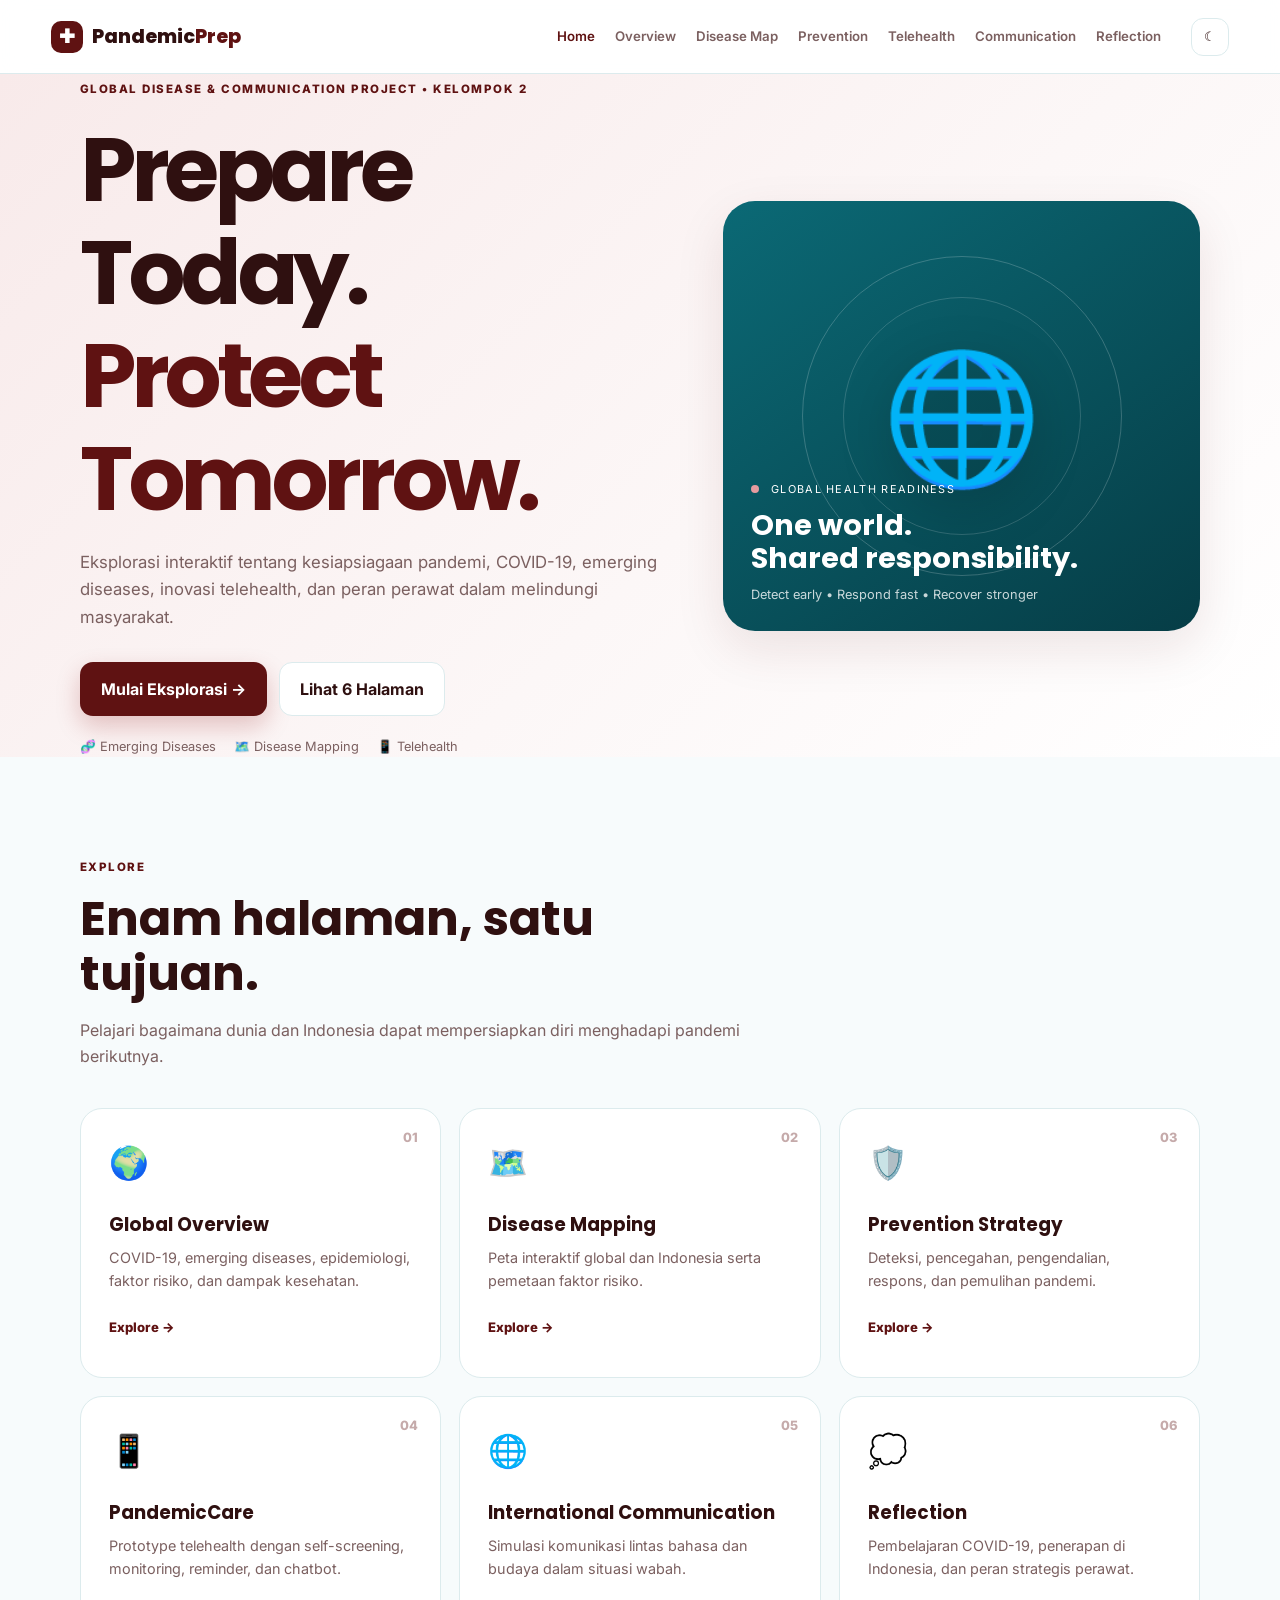
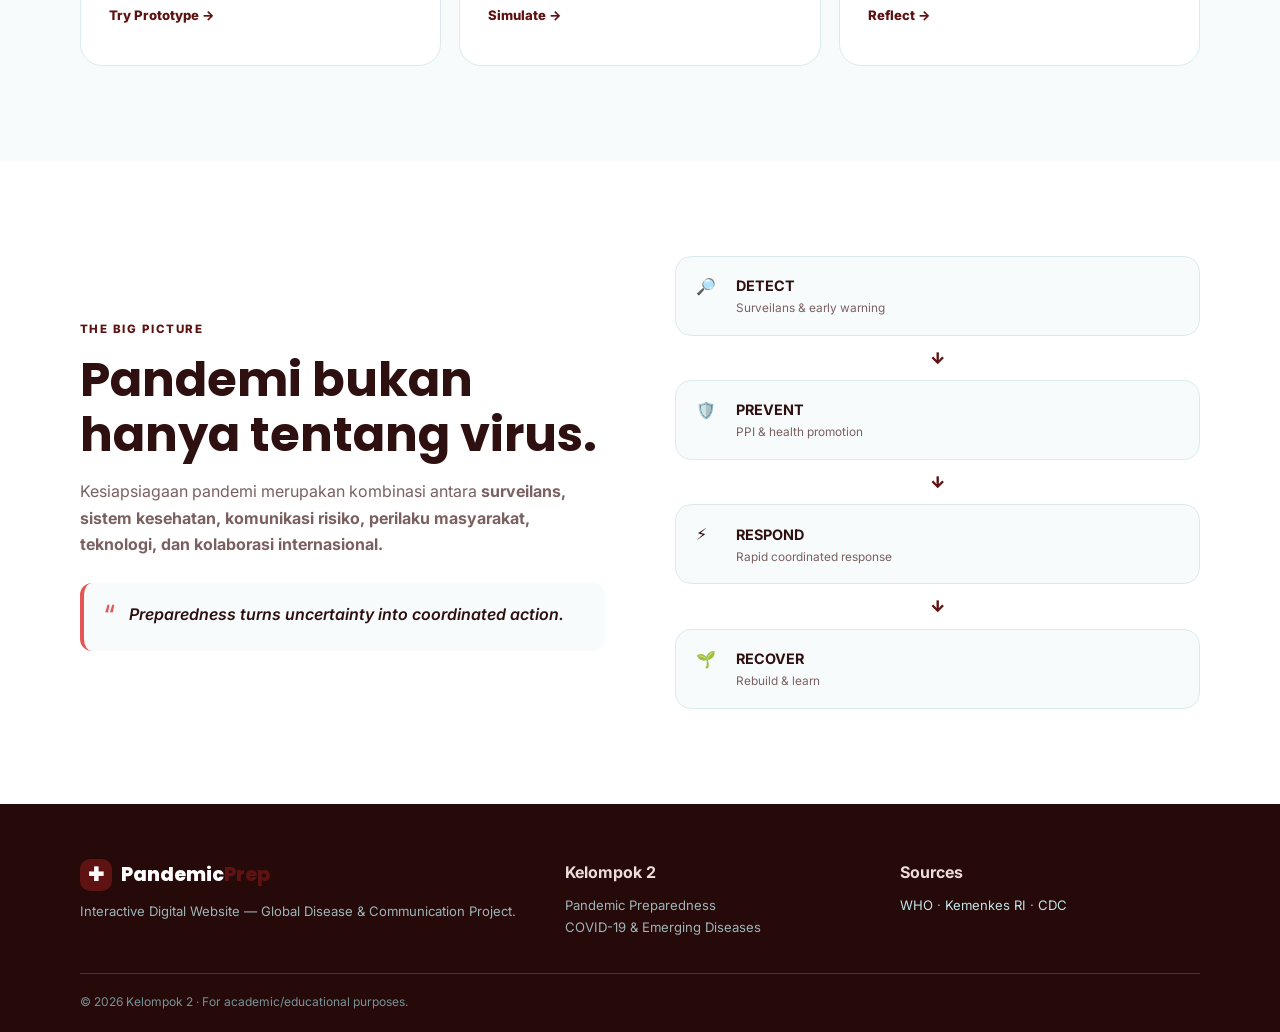
==== pandemic-preparedness/index.html @ 61d1d34c "first commit" ====
<!DOCTYPE html>
<html lang="id">
<head>
  <meta charset="UTF-8">
  <meta name="viewport" content="width=device-width, initial-scale=1.0">
  <meta name="description" content="Interactive Digital Website Kelompok 2 - Pandemic Preparedness: COVID-19 & Emerging Diseases">
  <title>Pandemic Preparedness | Kelompok 2</title>
  <link rel="preconnect" href="https://fonts.googleapis.com">
  <link rel="preconnect" href="https://fonts.gstatic.com" crossorigin>
  <link href="https://fonts.googleapis.com/css2?family=Inter:wght@400;500;600;700;800&family=Poppins:wght@600;700;800&display=swap" rel="stylesheet">
  <link rel="stylesheet" href="style.css">
</head>
<body>
  <div id="progress"></div>

  <header class="navbar">
    <a class="brand" href="index.html">
      <span class="brand-mark">✚</span>
      <span>Pandemic<span>Prep</span></span>
    </a>
    <button class="menu-toggle" aria-label="Buka menu">☰</button>
    <nav class="nav-links">
      <a href="index.html" class="active">Home</a>
      <a href="pages/overview.html">Overview</a>
      <a href="pages/mapping.html">Disease Map</a>
      <a href="pages/prevention.html">Prevention</a>
      <a href="pages/telehealth.html">Telehealth</a>
      <a href="pages/communication.html">Communication</a>
      <a href="pages/reflection.html">Reflection</a>
    </nav>
    <button class="theme-toggle" id="themeToggle" aria-label="Ganti tema">☾</button>
  </header>

  <main>
    <section class="hero">
      <div class="hero-bg"></div>
      <div class="container hero-grid">
        <div class="hero-copy reveal">
          <span class="eyebrow">GLOBAL DISEASE & COMMUNICATION PROJECT • KELOMPOK 2</span>
          <h1>Prepare Today.<br><span>Protect Tomorrow.</span></h1>
          <p class="hero-text">
            Eksplorasi interaktif tentang kesiapsiagaan pandemi, COVID-19,
            emerging diseases, inovasi telehealth, dan peran perawat dalam
            melindungi masyarakat.
          </p>
          <div class="hero-actions">
            <a class="btn btn-primary" href="pages/overview.html">Mulai Eksplorasi →</a>
            <a class="btn btn-ghost" href="#quick-nav">Lihat 6 Halaman</a>
          </div>
          <div class="hero-meta">
            <span>🧬 Emerging Diseases</span>
            <span>🗺️ Disease Mapping</span>
            <span>📱 Telehealth</span>
          </div>
        </div>

        <div class="hero-card reveal delay-1">
          <div class="pulse-ring"></div>
          <div class="globe">🌐</div>
          <div class="hero-card-content">
            <span class="status-dot"></span>
            <span>GLOBAL HEALTH READINESS</span>
            <h3>One world.<br>Shared responsibility.</h3>
            <p>Detect early • Respond fast • Recover stronger</p>
          </div>
        </div>
      </div>
    </section>

    <section class="section" id="quick-nav">
      <div class="container">
        <div class="section-heading reveal">
          <span class="eyebrow">EXPLORE</span>
          <h2>Enam halaman, satu tujuan.</h2>
          <p>Pelajari bagaimana dunia dan Indonesia dapat mempersiapkan diri menghadapi pandemi berikutnya.</p>
        </div>

        <div class="feature-grid">
          <a class="feature-card reveal" href="pages/overview.html">
            <span class="feature-number">01</span><span class="feature-icon">🌍</span>
            <h3>Global Overview</h3><p>COVID-19, emerging diseases, epidemiologi, faktor risiko, dan dampak kesehatan.</p><span class="card-link">Explore →</span>
          </a>
          <a class="feature-card reveal delay-1" href="pages/mapping.html">
            <span class="feature-number">02</span><span class="feature-icon">🗺️</span>
            <h3>Disease Mapping</h3><p>Peta interaktif global dan Indonesia serta pemetaan faktor risiko.</p><span class="card-link">Explore →</span>
          </a>
          <a class="feature-card reveal delay-2" href="pages/prevention.html">
            <span class="feature-number">03</span><span class="feature-icon">🛡️</span>
            <h3>Prevention Strategy</h3><p>Deteksi, pencegahan, pengendalian, respons, dan pemulihan pandemi.</p><span class="card-link">Explore →</span>
          </a>
          <a class="feature-card reveal" href="pages/telehealth.html">
            <span class="feature-number">04</span><span class="feature-icon">📱</span>
            <h3>PandemicCare</h3><p>Prototype telehealth dengan self-screening, monitoring, reminder, dan chatbot.</p><span class="card-link">Try Prototype →</span>
          </a>
          <a class="feature-card reveal delay-1" href="pages/communication.html">
            <span class="feature-number">05</span><span class="feature-icon">🌐</span>
            <h3>International Communication</h3><p>Simulasi komunikasi lintas bahasa dan budaya dalam situasi wabah.</p><span class="card-link">Simulate →</span>
          </a>
          <a class="feature-card reveal delay-2" href="pages/reflection.html">
            <span class="feature-number">06</span><span class="feature-icon">💭</span>
            <h3>Reflection</h3><p>Pembelajaran COVID-19, penerapan di Indonesia, dan peran strategis perawat.</p><span class="card-link">Reflect →</span>
          </a>
        </div>
      </div>
    </section>

    <section class="section section-soft">
      <div class="container split">
        <div class="reveal">
          <span class="eyebrow">THE BIG PICTURE</span>
          <h2>Pandemi bukan hanya tentang virus.</h2>
          <p>
            Kesiapsiagaan pandemi merupakan kombinasi antara <strong>surveilans,
            sistem kesehatan, komunikasi risiko, perilaku masyarakat, teknologi,
            dan kolaborasi internasional.</strong>
          </p>
          <div class="quote-box">
            <span>“</span>
            <p>Preparedness turns uncertainty into coordinated action.</p>
          </div>
        </div>
        <div class="readiness-diagram reveal delay-1">
          <div class="diagram-node">🔎<b>DETECT</b><small>Surveilans & early warning</small></div>
          <div class="diagram-arrow">↓</div>
          <div class="diagram-node">🛡️<b>PREVENT</b><small>PPI & health promotion</small></div>
          <div class="diagram-arrow">↓</div>
          <div class="diagram-node">⚡<b>RESPOND</b><small>Rapid coordinated response</small></div>
          <div class="diagram-arrow">↓</div>
          <div class="diagram-node">🌱<b>RECOVER</b><small>Rebuild & learn</small></div>
        </div>
      </div>
    </section>
  </main>

  <footer class="footer">
    <div class="container footer-grid">
      <div><a class="brand" href="index.html"><span class="brand-mark">✚</span><span>Pandemic<span>Prep</span></span></a><p>Interactive Digital Website — Global Disease & Communication Project.</p></div>
      <div><strong>Kelompok 2</strong><p>Pandemic Preparedness<br>COVID-19 & Emerging Diseases</p></div>
      <div><strong>Sources</strong><p><a href="https://www.who.int/" target="_blank" rel="noopener">WHO</a> · <a href="https://www.kemkes.go.id/" target="_blank" rel="noopener">Kemenkes RI</a> · <a href="https://www.cdc.gov/" target="_blank" rel="noopener">CDC</a></p></div>
    </div>
    <div class="container footer-bottom">© 2026 Kelompok 2 · For academic/educational purposes.</div>
  </footer>

  <script src="script.js"></script>
</body>
</html>
---- pandemic-preparedness/style.css ----
*{box-sizing:border-box;margin:0;padding:0}
:root{
--bg:#f7fbfc;
--surface:#fff;
--text:#2f1010;
--muted:#7b6060;
--primary:#5f1212;
--primary2:#6a0b0b;
--accent:#e45555;
--line:#dcebed;
--shadow:0 18px 50px rgba(88, 17, 17, 0.1);
--radius:22px
}
html{scroll-behavior:smooth}

body{font-family:Inter,system-ui,sans-serif;background:
    var(--bg);color:var(--text);line-height:1.65}

body.dark{--bg:#1b0909;--surface:#2b1010;--text:#e9f5f5;
    --muted:#c5a9a9;--line:#472525;
    --shadow:0 18px 50px rgba(0,0,0,.28)}

a{text-decoration:none;color:inherit}

#progress{height:4px;position:fixed;top:0;left:0;
    width:0;background:var(--accent);z-index:1000}

.container{width:min(1120px,92%);margin:auto}

.navbar{height:74px;background:rgba(255,255,255,.90);
    backdrop-filter:blur(14px);display:flex;align-items:center;
    padding:0 4%;gap:30px;position:sticky;top:0;z-index:999;
    border-bottom:1px solid var(--line)}

.dark .navbar{background:rgba(27, 9, 9, 0.9)}

.brand{font-family:Poppins,sans-serif;font-weight:800;
    font-size:1.2rem;display:flex;align-items:center;gap:9px;margin-right:auto}

.brand>span:last-child>span{color:var(--primary)}

.brand-mark{display:grid;place-items:center;width:32px;height:32px;
    border-radius:10px;background:var(--primary);color:white}

.nav-links{display:flex;align-items:center;gap:20px;font-size:.83rem;
    font-weight:600;color:var(--muted)}

.nav-links a{transition:.2s}
.nav-links a:hover,.nav-links a.active{color:var(--primary)}

.theme-toggle,.menu-toggle{border:1px solid var(--line);
    background:var(--surface);color:var(--text);border-radius:12px;
    width:38px;height:38px;cursor:pointer}

.menu-toggle{display:none;font-size:1.2rem}

.hero{min-height:650px;position:relative;overflow:hidden;
    background:linear-gradient(135deg,#f8eaea,#fcf7f7 58%,#fff)}

.dark .hero{background:linear-gradient(135deg,#350d0d,
    #1b0909)}
.hero-bg{position:absolute;width:600px;height:600px;
    border-radius:50%;right:-130px;top:-150px;background:radial-gradient
    (circle,rgba(8,127,140,.18),transparent 65%)}

.hero-grid{display:grid;grid-template-columns:1.1fr .9fr;
    gap:60px;align-items:center;min-height:650px}

.eyebrow{font-size:.72rem;letter-spacing:.13em;
    color:var(--primary);font-weight:800}

h1,h2,h3{font-family:Poppins,sans-serif;line-height:1.15}
h1{font-size:clamp(3rem,7vw,5.7rem);letter-spacing:-.06em;margin:18px 0}
h1 span{color:var(--primary)}
h2{font-size:clamp(2rem,4vw,3rem);margin:12px 0 16px}
h3{font-size:1.15rem}

.hero-text{font-size:1.05rem;color:var(--muted);max-width:650px}

.hero-actions{display:flex;gap:12px;margin:30px 0 20px;flex-wrap:wrap}

.btn{padding:13px 20px;border-radius:13px;font-weight:700;
    display:inline-block;transition:.2s;border:1px solid transparent}

.btn-primary{background:var(--primary);color:white;
    box-shadow:0 10px 25px rgba(140, 8, 8, 0.22)}

.btn-primary:hover{transform:translateY(-2px);background:var(--primary2)}
.btn-ghost{border-color:var(--line);background:var(--surface)}

.hero-meta{display:flex;gap:18px;flex-wrap:wrap;color:var(--muted);font-size:.8rem}
.hero-card{position:relative;min-height:430px;border-radius:32px;
    background:linear-gradient(145deg,#0b6975,#063d46);color:white;
    box-shadow:var(--shadow);display:flex;align-items:center;
    justify-content:center;overflow:hidden}

.pulse-ring{position:absolute;width:320px;height:320px;
    border:1px solid rgba(255,255,255,.20);border-radius:50%;
    animation:pulse 3s infinite}

.pulse-ring:after{content:"";position:absolute;inset:40px;
    border:1px solid rgba(255,255,255,.16);border-radius:50%}

@keyframes pulse{50%{transform:scale(1.08);opacity:.6}}

.globe{font-size:8rem;filter:drop-shadow(0 15px 25px rgba(0,0,0,.2));z-index:1}

.hero-card-content{position:absolute;left:28px;bottom:25px;z-index:2}
.hero-card-content span:not(.status-dot){font-size:.68rem;letter-spacing:.12em}
.status-dot{display:inline-block;width:8px;height:8px;border-radius:50%;
    background:#e69b9f;margin-right:8px}
.hero-card h3{font-size:1.8rem;margin:9px 0}
.hero-card p{font-size:.8rem;opacity:.78}

.section{padding:95px 0}.section-soft{background:var(--surface)}
.section-heading{max-width:700px;margin-bottom:38px}.section-heading p{color:var(--muted)}
.feature-grid{display:grid;grid-template-columns:repeat(3,1fr);gap:18px}

.feature-card{position:relative;background:var(--surface);
    border:1px solid var(--line);padding:28px;border-radius:var(--radius);
    min-height:270px;transition:.25s;overflow:hidden}

.feature-card:hover{transform:translateY(-6px);box-shadow:var(--shadow);
    border-color:rgba(140, 8, 8, 0.35)}
.feature-number{position:absolute;right:22px;top:18px;color:#c5aaaa;
    font-weight:800;font-size:.8rem}.feature-icon{display:block;font-size:2rem;margin-bottom:25px}
.feature-card p{font-size:.9rem;color:var(--muted);margin:10px 0 20px}
.card-link{color:var(--primary);font-size:.82rem;font-weight:800}

.split{display:grid;grid-template-columns:1fr 1fr;gap:70px;align-items:center}
.split>div>p{color:var(--muted)}

.quote-box{display:flex;gap:14px;margin-top:25px;padding:18px 20px;
    background:var(--bg);border-left:4px solid var(--accent);border-radius:12px}
    .quote-box span{font-size:2rem;color:var(--accent);line-height:1}
    .quote-box p{font-weight:600;font-style:italic}

.readiness-diagram{display:grid;gap:9px}
.diagram-node{padding:16px 20px;background:var(--bg);border:1px solid var(--line);
    border-radius:16px;display:grid;grid-template-columns:40px 1fr;align-items:center}
    .diagram-node b{font-size:.9rem}
    .diagram-node small{grid-column:2;color:var(--muted);font-size:.74rem}
    .diagram-arrow{text-align:center;color:var(--primary);font-weight:900}

.footer{background:#260909;color:#ecdcdc;padding:55px 0 20px}
    .footer .brand{color:white}.footer-grid{display:grid;grid-template-columns:1.5fr 1fr 1fr;gap:35px}
    .footer p{color:#9db5b8;font-size:.82rem;margin-top:10px}.footer a{color:#bfe4e7}
    .footer-bottom{border-top:1px solid #244349;margin-top:35px;padding-top:18px;color:#789397;
      font-size:.75rem}

.page-hero{padding:85px 0 60px;background:linear-gradient(135deg,#f8eaea,#fff)}
.dark .page-hero{background:linear-gradient(135deg,#350d0d,#10272b)}
.page-hero p{max-width:760px;color:var(--muted);font-size:1rem}

.content-section{padding:65px 0}
.content-section h2{margin-top:0}

.card-grid{display:grid;grid-template-columns:repeat(3,1fr);gap:18px;margin-top:30px}

.info-card{background:var(--surface);border:1px solid var(--line);border-radius:18px;padding:23px}
.info-card .icon{font-size:1.8rem}.info-card p,.info-card li{color:var(--muted);font-size:.87rem}
.info-card ul{padding-left:18px;margin-top:10px}

.timeline{position:relative;margin:35px 0}
.timeline:before{content:"";position:absolute;left:72px;top:0;bottom:0;
    width:2px;background:var(--line)}
    .timeline-item{display:grid;grid-template-columns:120px 1fr;
        gap:25px;margin-bottom:28px;position:relative}
    .timeline-year{font-weight:800;color:var(--primary);text-align:right}
    .timeline-dot{position:absolute;left:67px;top:5px;width:12px;height:12px;
        border-radius:50%;background:var(--primary);border:3px solid var(--bg)}
    .timeline-content{background:var(--surface);border:1px solid var(--line);
        border-radius:16px;padding:20px}
    .timeline-content p{color:var(--muted);font-size:.86rem}

.callout{margin:30px 0;padding:22px;border-radius:18px;background:rgba(140, 8, 8, 0.08);
    border:1px solid rgba(140, 8, 8, 0.2)}
.tabs{display:flex;gap:8px;flex-wrap:wrap;margin:25px 0}
    .tab-btn{border:1px solid var(--line);background:var(--surface);
        color:var(--text);padding:10px 14px;border-radius:11px;cursor:
        pointer;font-weight:700}.tab-btn.active{background:var(--primary);
            color:white;border-color:var(--primary)}.tab-panel{display:none}
    .tab-panel.active{display:block}
.map-wrap{display:grid;grid-template-columns:1.5fr .8fr;gap:20px}
    .map-box{height:540px;border-radius:22px;overflow:hidden;border:1px solid var(--line);
    background:#dceff1}.map-info{background:var(--surface);border:1px solid var(--line);
    border-radius:22px;padding:25px}.map-info h3{margin-bottom:8px}
    .map-info p{font-size:.85rem;color:var(--muted)}
.leaflet-container{font-family:Inter,sans-serif}

.region-buttons{display:grid;grid-template-columns:repeat(2,1fr);gap:9px;margin-top:15px}
    .region-btn{border:1px solid var(--line);background:var(--bg);padding:10px;border-radius:10px;
        cursor:pointer;text-align:left;font-size:.78rem;color:var(--text)}
    .region-btn:hover{border-color:var(--primary)}
.risk-meter{height:12px;border-radius:20px;background:var(--line);overflow:hidden;margin:10px 0}
    .risk-fill{height:100%;width:0;background:var(--accent);transition:.5s}
.process{display:grid;grid-template-columns:repeat(5,1fr);gap:10px;margin:35px 0}
    .process-step{position:relative;background:var(--surface);border:1px solid var(--line);
        padding:25px 14px;border-radius:17px;text-align:center}
    .process-step:not(:last-child):after{content:"→";position:absolute;right:-16px;
        top:42%;color:var(--primary);z-index:2;font-weight:900}.process-step .step-icon{font-size:2rem}
        .process-step h3{font-size:.9rem;margin:8px 0}.process-step p{font-size:.72rem;color:var(--muted)}

.checklist{display:grid;gap:10px;margin:20px 0}
    .check-item{display:flex;gap:12px;align-items:flex-start;background:var(--surface);
        border:1px solid var(--line);padding:13px 15px;border-radius:13px;font-size:.87rem}
    .check-item input{accent-color:var(--primary);margin-top:5px}
.app-shell{width:min(950px,100%);margin:30px auto;background:#eaf4f5;border-radius:30px;
    padding:20px;box-shadow:var(--shadow)}.app-window{background:var(--surface);border-radius:23px;
        overflow:hidden;border:1px solid var(--line)}.app-top{padding:20px 24px;
            background:var(--primary);color:white;display:flex;justify-content:space-between;
            align-items:center}.app-logo{font-family:Poppins;font-weight:800}
        .app-body{padding:25px}.screen-grid{display:grid;grid-template-columns:1.15fr .85fr;gap:20px}
        .screen-card{background:var(--bg);border:1px solid var(--line);padding:20px;border-radius:18px}
        .question{margin:18px 0}.question p{font-weight:700;font-size:.9rem;margin-bottom:8px}
        .option-row{display:flex;gap:8px;flex-wrap:wrap}
        .option{border:1px solid var(--line);background:var(--surface);padding:9px 12px;
            border-radius:10px;cursor:pointer;font-size:.8rem}.option input{margin-right:6px}
        .result{padding:20px;border-radius:16px;margin-top:18px;display:none}
        .result.show{display:block}.result.low{background:#e9f8ef;border:1px solid #bce4c9}
        .result.medium{background:#fff7df;border:1px solid #ead58c}
        .result.high{background:#ffeaea;border:1px solid #e8b3b3}
        .dark .result.low{background:#173526}.dark .result.medium{background:#3b341c}
        .dark .result.high{background:#3b1d1d}
        .dashboard{display:grid;grid-template-columns:repeat(3,1fr);gap:12px;margin-top:15px}
        .metric{padding:16px;background:var(--surface);border:1px solid var(--line);border-radius:14px}
        .metric b{font-size:1.25rem;display:block}.metric small{color:var(--muted)}

.chat{height:330px;display:flex;flex-direction:column}
    .chat-messages{flex:1;overflow:auto;display:flex;flex-direction:column;gap:9px;padding:10px}
    .bubble{max-width:82%;padding:10px 13px;border-radius:14px;font-size:.8rem}
    .bot{background:var(--surface);border:1px solid var(--line);align-self:flex-start}
    .user{background:var(--primary);color:white;align-self:flex-end}
    .chat-input{display:flex;gap:7px;border-top:1px solid var(--line);padding:10px}
    .chat-input input{flex:1;border:1px solid var(--line);background:var(--surface);
        color:var(--text);padding:10px;border-radius:10px}

.simulator{display:grid;grid-template-columns:1fr 1fr;gap:20px}
    .chat-sim{background:var(--surface);border:1px solid var(--line);border-radius:20px;padding:20px}
    .sim-line{display:flex;gap:10px;margin:12px 0}
    .sim-avatar{width:35px;height:35px;display:grid;place-items:center;border-radius:50%;
        background:var(--bg);flex:none}
    .sim-bubble{padding:10px 13px;border-radius:13px;background:var(--bg);font-size:.82rem}
    .sim-bubble.nurse{background:rgba(140, 8, 8, 0.1)}

.translator-box{background:var(--surface);border:1px solid var(--line);border-radius:20px;padding:22px}
    .translator-row{display:grid;grid-template-columns:1fr auto 1fr;gap:10px;align-items:center}
    .translator-row textarea,.translator-row select{width:100%;padding:11px;
        border:1px solid var(--line);background:var(--bg);color:var(--text);
        border-radius:10px;font-family:inherit}
    .translator-output{min-height:95px;margin-top:15px;padding:14px;background:var(--bg);
        border-radius:12px;font-size:.88rem}

.reflection-grid{display:grid;grid-template-columns:repeat(2,1fr);gap:18px}
    .reflection-card{background:var(--surface);border:1px solid var(--line);border-radius:20px;
        padding:25px;cursor:pointer;transition:.2s}
    .reflection-card:hover{transform:translateY(-3px);box-shadow:var(--shadow)}
    .reflection-answer{display:none;color:var(--muted);font-size:.86rem;margin-top:14px;
        padding-top:14px;border-top:1px solid var(--line)}
        .reflection-card.open .reflection-answer{display:block}

.nurse-role{display:grid;grid-template-columns:repeat(3,1fr);gap:14px;margin-top:25px}
    .role{padding:20px;border-radius:16px;background:var(--bg);border:1px solid var(--line)}
    .role h3{font-size:.9rem;margin:8px 0}.role p{font-size:.78rem;color:var(--muted)}
.references{display:grid;gap:10px;margin-top:25px}
.reference{padding:15px 18px;background:var(--surface);border:1px solid var(--line);
    border-radius:12px;font-size:.82rem;color:var(--muted)}
    .reference a{color:var(--primary);font-weight:700}
.reveal{opacity:0;transform:translateY(18px);transition:.7s ease}
.reveal.visible{opacity:1;transform:none}.delay-1{transition-delay:.08s}
.delay-2{transition-delay:.16s}
@media(max-width:950px){.nav-links{display:none}.menu-toggle{display:block}
    .navbar.menu-open .nav-links{display:flex;position:absolute;top:74px;left:0;right:0;
        background:var(--surface);padding:18px 5%;flex-direction:column;align-items:flex-start;
        border-bottom:1px solid var(--line)}
    .hero-grid,.split,.map-wrap,.screen-grid,.simulator{grid-template-columns:1fr}
    .feature-grid,.card-grid{grid-template-columns:repeat(2,1fr)}
    .process{grid-template-columns:1fr}
    .process-step:not(:last-child):after{content:"↓";right:auto;top:auto;bottom:-17px;left:50%}
    .footer-grid{grid-template-columns:1fr 1fr}.hero{min-height:auto}.hero-grid{padding:70px 0}
    .hero-card{min-height:350px}}
@media(max-width:620px){.feature-grid,.card-grid,.reflection-grid,.nurse-role{grid-template-columns:1fr}
    .footer-grid{grid-template-columns:1fr}.navbar{gap:10px}.brand{font-size:1rem}
    .hero h1{font-size:3.2rem}.section,.content-section{padding:65px 0}.timeline:before{display:none}
    .timeline-item{grid-template-columns:1fr;gap:5px}.timeline-year{text-align:left}
    .timeline-dot{display:none}.map-box{height:420px}.dashboard{grid-template-columns:1fr}
    .translator-row{grid-template-columns:1fr}.translator-row>span{text-align:center}}

/* ===== Kelompok 2 content enhancements ===== */
.page-hero{padding:105px 0 80px;background:linear-gradient(135deg,#f8eaea,#fff 65%);border-bottom:1px solid var(--line)}
.dark .page-hero{background:linear-gradient(135deg,#350d0d,#1b0909)}
.page-hero h1{max-width:950px;font-size:clamp(2.6rem,6vw,5rem)}
.page-hero p{max-width:850px;color:var(--muted);font-size:1.03rem}
.content-section{padding:70px 0}
.content-section h2{margin-top:58px}
.content-section p{margin:10px 0 16px}
.content-section ul{padding-left:20px;color:var(--muted)}
.content-section li{margin:6px 0}
.stat-grid{display:grid;grid-template-columns:repeat(4,1fr);gap:16px;margin:28px 0}
.stat-card{background:var(--surface);border:1px solid var(--line);border-radius:20px;padding:24px;box-shadow:var(--shadow)}
.stat-card b{display:block;font-family:Poppins,sans-serif;font-size:2rem;color:var(--primary)}
.stat-card span{display:block;color:var(--muted);font-size:.82rem;margin-top:6px}
.three-col{display:grid;grid-template-columns:repeat(3,1fr);gap:18px;margin:22px 0}
.risk-list{display:grid;gap:12px;margin:20px 0}
.risk-list>div{display:grid;grid-template-columns:260px 1fr;gap:15px;padding:18px;border:1px solid var(--line);border-radius:16px;background:var(--surface)}
.risk-list span{color:var(--muted)}
.source-note{margin-top:26px;padding:17px 20px;border-left:4px solid var(--accent);background:rgba(228,85,85,.07);border-radius:12px;color:var(--muted)}
.table-wrap{overflow:auto;margin:22px 0;border:1px solid var(--line);border-radius:18px}
.data-table{width:100%;border-collapse:collapse;min-width:700px;background:var(--surface)}
.data-table th,.data-table td{padding:14px 16px;border-bottom:1px solid var(--line);text-align:left;vertical-align:top}
.data-table th{font-family:Poppins,sans-serif;color:var(--primary)}
.accordion{display:grid;gap:10px;margin:22px 0}
.accordion-item{border:1px solid var(--line);border-radius:16px;overflow:hidden;background:var(--surface)}
.accordion-btn{width:100%;border:0;background:transparent;color:var(--text);padding:18px 20px;text-align:left;font-weight:800;display:flex;justify-content:space-between;cursor:pointer}
.accordion-panel{max-height:0;overflow:hidden;padding:0 20px;color:var(--muted);transition:max-height .3s ease}
.accordion-item.open .accordion-panel{padding-bottom:18px}
.qr-layout{display:flex;align-items:center;gap:30px;padding:25px;border:1px solid var(--line);border-radius:22px;background:var(--surface);margin-top:20px}
.qr-code{width:170px;height:170px;object-fit:contain;border-radius:12px}
.leaflet{margin-top:20px;padding:30px;border-radius:24px;background:var(--surface);border:1px solid var(--line);box-shadow:var(--shadow)}
.leaflet h3{margin-top:14px}
.leaflet-grid{display:grid;grid-template-columns:repeat(2,1fr);gap:10px;margin-top:18px}
.leaflet-grid span{padding:12px 14px;border-radius:12px;background:var(--bg);font-size:.9rem}
.translator-box{padding:22px;border:1px solid var(--line);border-radius:20px;background:var(--surface);margin-top:18px}
.translator-box textarea{width:100%;min-height:100px;border:1px solid var(--line);border-radius:14px;padding:14px;background:var(--bg);color:var(--text);font:inherit}
.translator-controls{display:flex;gap:10px;margin-top:12px}
.translator-controls select{padding:12px;border:1px solid var(--line);border-radius:12px;background:var(--surface);color:var(--text)}
.translation-output{margin-top:14px;padding:15px;border-radius:14px;background:var(--bg);min-height:52px;color:var(--text)}
.muted{color:var(--muted)}
@media(max-width:800px){
 .stat-grid,.three-col{grid-template-columns:1fr 1fr}
 .risk-list>div{grid-template-columns:1fr}
 .qr-layout{flex-direction:column;align-items:flex-start}
 .leaflet-grid{grid-template-columns:1fr}
}
@media(max-width:520px){
 .stat-grid,.three-col{grid-template-columns:1fr}
 .content-section{padding:50px 0}
 .page-hero{padding:75px 0 55px}
}

/* =====================================================
   DISEASE MAPPING
===================================================== */

/* ---------- PAGE HERO ---------- */

.page-hero {
    padding: 150px 20px 80px;
    background:
        radial-gradient(circle at 10% 20%, rgba(214, 40, 57, 0.10), transparent 30%),
        radial-gradient(circle at 90% 80%, rgba(214, 40, 57, 0.08), transparent 30%),
        var(--cream);
}

.page-hero-content {
    max-width: 850px;
    margin: auto;
    text-align: center;
}

.page-hero h1 {
    font-family: "Baloo 2", sans-serif;
    font-size: clamp(2.5rem, 6vw, 4.5rem);
    line-height: 1.05;
    margin: 18px 0;
}

.page-hero h1 span,
.content-text h2 span,
.section-heading h2 span,
.final-message h2 span {
    color: var(--red);
}

.page-hero p {
    max-width: 720px;
    margin: auto;
    line-height: 1.8;
    color: var(--text-light);
}
/* ---------- SECTION LABEL ---------- */

.section-label {
    display: inline-flex;
    align-items: center;
    gap: 8px;
    font-size: 0.85rem;
    font-weight: 700;
    color: var(--red);
    text-transform: uppercase;
    letter-spacing: 0.8px;
}
* ---------- REGION CARDS ---------- */

.region-grid {
    display: grid;
    grid-template-columns: repeat(4, 1fr);
    gap: 22px;
}

.region-card {
    background: white;
    border: 1px solid var(--border);
    border-radius: 24px;
    padding: 30px 20px;
    text-align: center;
    box-shadow: var(--shadow);
    transition: 0.3s ease;
}

.region-card:hover {
    transform: translateY(-7px);
}

.region-icon {
    font-size: 2.5rem;
    margin-bottom: 15px;
}

.region-card h3 {
    font-family: "Baloo 2", sans-serif;
    font-size: 1.4rem;
    margin-bottom: 5px;
}

.region-card strong {
    display: block;
    font-family: "Baloo 2", sans-serif;
    color: var(--red);
    font-size: 1.8rem;
}

.region-card p {
    color: var(--text-light);
    font-size: 0.9rem;

}

/* ===== DARK MODE FIX ===== */

body.dark-mode .region-card,
body.dark-mode .info-card,
body.dark-mode .province-card{
    background: #241719 !important;
    border-color: #422528 !important;
}

body.dark-mode .region-card h3,
body.dark-mode .info-card h3,
body.dark-mode .province-card h3{
    color: #ffffff !important;
}

body.dark-mode .region-card p,
body.dark-mode .info-card p,
body.dark-mode .province-card p{
    color: #d6c8c9 !important;
}

/* =====================================================
   DARK MODE - DISEASE MAPPING
===================================================== */

body.dark-mode .page-hero {
    background: #1b1112;
}

body.dark-mode .soft-bg {
    background: #171011;
}

body.dark-mode .info-card,
body.dark-mode .region-card,
body.dark-mode .province-card{
    background: #241719;
    border-color: #422528;
}

body.dark-mode .map-visual {
    background: #241719;
    border-color: #422528;
}

body.dark-mode .map-title,
body.dark-mode .region-card h3,
body.dark-mode .info-card h3,
body.dark-mode .risk-card h3 {
    color: #520c0c;
}

body.dark-mode .content-text p,
body.dark-mode .section-heading p,
body.dark-mode .info-card p,
body.dark-mode .region-card p {
    color: #bd323b;
}

body.dark-mode .area-tags span {
    background: #241719;
    border-color: #422528;
}

body.dark-mode .note-box {
    background: rgba(214, 40, 57, 0.13);
}
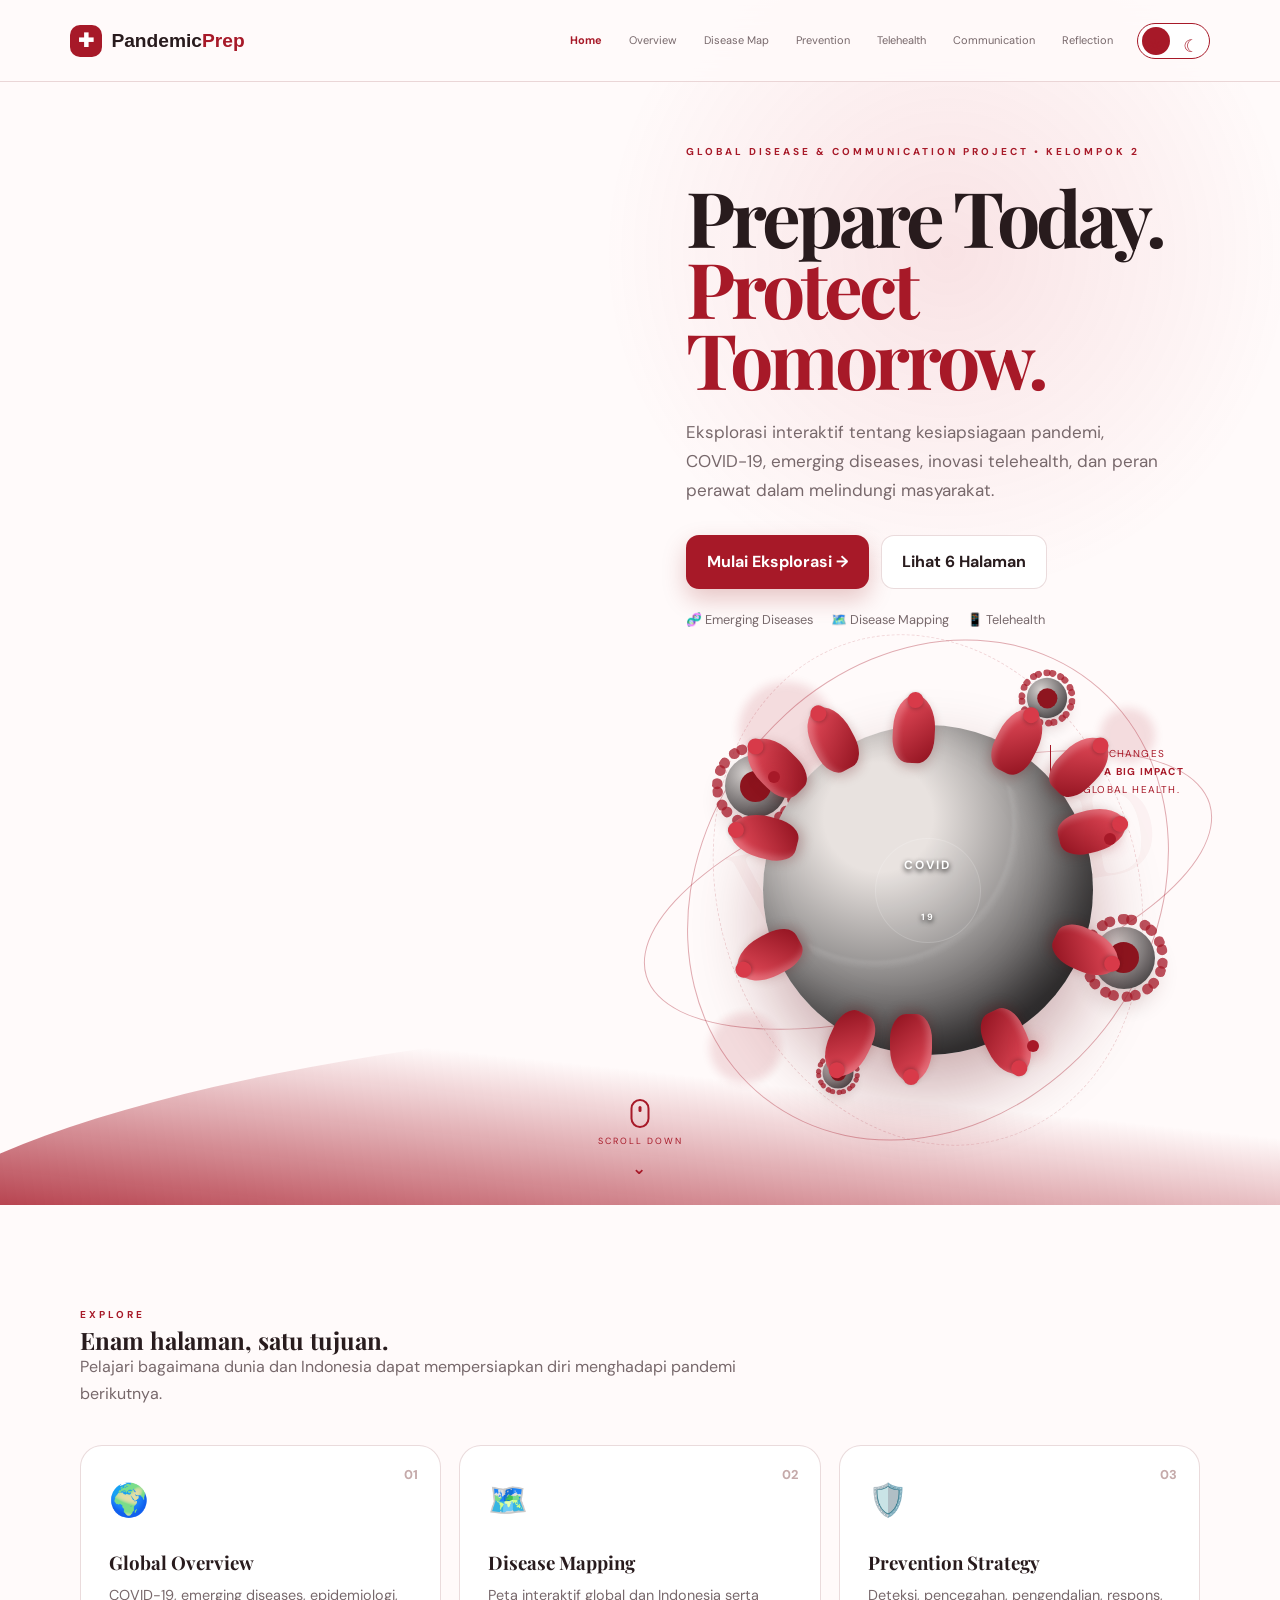
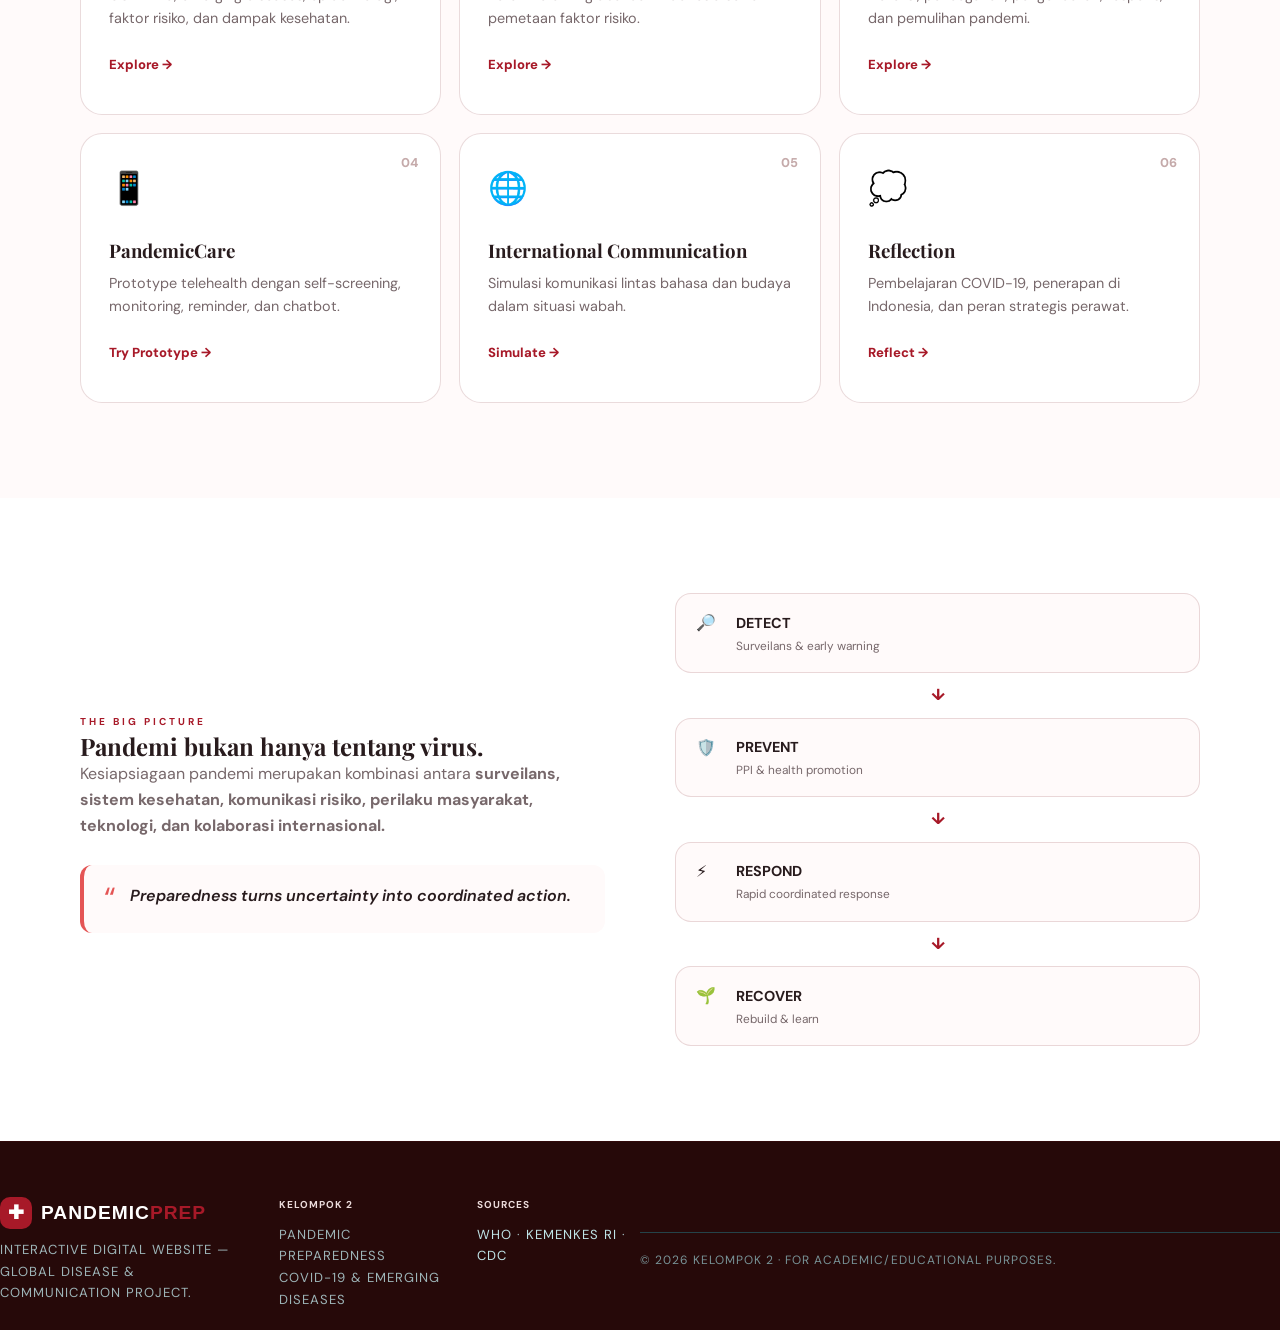
==== commit 59033102: "full update" ====
--- a/pandemic-preparedness/index.html
+++ b/pandemic-preparedness/index.html
@@ -1,24 +1,60 @@
 <!DOCTYPE html>
 <html lang="id">
+
 <head>
   <meta charset="UTF-8">
-  <meta name="viewport" content="width=device-width, initial-scale=1.0">
-  <meta name="description" content="Interactive Digital Website Kelompok 2 - Pandemic Preparedness: COVID-19 & Emerging Diseases">
+
+  <meta
+    name="viewport"
+    content="width=device-width, initial-scale=1.0"
+  >
+
+  <meta
+    name="description"
+    content="Interactive Digital Website Kelompok 2 - Pandemic Preparedness: COVID-19 & Emerging Diseases"
+  >
+
   <title>Pandemic Preparedness | Kelompok 2</title>
+
   <link rel="preconnect" href="https://fonts.googleapis.com">
   <link rel="preconnect" href="https://fonts.gstatic.com" crossorigin>
-  <link href="https://fonts.googleapis.com/css2?family=Inter:wght@400;500;600;700;800&family=Poppins:wght@600;700;800&display=swap" rel="stylesheet">
+
+  <link
+    href="https://fonts.googleapis.com/css2?family=DM+Sans:wght@400;500;600;700&family=Playfair+Display:wght@600;700&display=swap"
+    rel="stylesheet"
+  >
+
   <link rel="stylesheet" href="style.css">
 </head>
+
 <body>
+
+  <!-- =========================
+       SCROLL PROGRESS
+  ========================== -->
   <div id="progress"></div>
 
+
+  <!-- =========================
+       NAVBAR
+  ========================== -->
   <header class="navbar">
+
     <a class="brand" href="index.html">
       <span class="brand-mark">✚</span>
-      <span>Pandemic<span>Prep</span></span>
+
+      <span>
+        Pandemic<span>Prep</span>
+      </span>
     </a>
-    <button class="menu-toggle" aria-label="Buka menu">☰</button>
+
+    <button
+      class="menu-toggle"
+      aria-label="Buka menu"
+    >
+      ☰
+    </button>
+
     <nav class="nav-links">
       <a href="index.html" class="active">Home</a>
       <a href="pages/overview.html">Overview</a>
@@ -28,119 +64,619 @@
       <a href="pages/communication.html">Communication</a>
       <a href="pages/reflection.html">Reflection</a>
     </nav>
-    <button class="theme-toggle" id="themeToggle" aria-label="Ganti tema">☾</button>
+
+    <button
+      class="theme-toggle"
+      id="themeToggle"
+      aria-label="Toggle day and night mode"
+    >
+      <span class="sun">☼</span>
+      <span class="moon">☾</span>
+      <span class="toggle-knob"></span>
+    </button>
+
   </header>
 
+
+  <!-- =========================
+       MAIN CONTENT
+  ========================== -->
   <main>
+
+
+    <!-- =========================
+         HERO
+    ========================== -->
     <section class="hero">
+
       <div class="hero-bg"></div>
+
       <div class="container hero-grid">
+
+
+        <!-- HERO COPY -->
         <div class="hero-copy reveal">
-          <span class="eyebrow">GLOBAL DISEASE & COMMUNICATION PROJECT • KELOMPOK 2</span>
-          <h1>Prepare Today.<br><span>Protect Tomorrow.</span></h1>
+
+          <span class="eyebrow">
+            GLOBAL DISEASE & COMMUNICATION PROJECT • KELOMPOK 2
+          </span>
+
+          <h1>
+            Prepare Today.<br>
+            <span>Protect Tomorrow.</span>
+          </h1>
+
           <p class="hero-text">
-            Eksplorasi interaktif tentang kesiapsiagaan pandemi, COVID-19,
-            emerging diseases, inovasi telehealth, dan peran perawat dalam
-            melindungi masyarakat.
+            Eksplorasi interaktif tentang kesiapsiagaan pandemi,
+            COVID-19, emerging diseases, inovasi telehealth,
+            dan peran perawat dalam melindungi masyarakat.
           </p>
+
           <div class="hero-actions">
-            <a class="btn btn-primary" href="pages/overview.html">Mulai Eksplorasi →</a>
-            <a class="btn btn-ghost" href="#quick-nav">Lihat 6 Halaman</a>
-          </div>
+
+            <a
+              class="btn btn-primary"
+              href="pages/overview.html"
+            >
+              Mulai Eksplorasi →
+            </a>
+
+            <a
+              class="btn btn-ghost"
+              href="#quick-nav"
+            >
+              Lihat 6 Halaman
+            </a>
+
+          </div>
+
           <div class="hero-meta">
             <span>🧬 Emerging Diseases</span>
             <span>🗺️ Disease Mapping</span>
             <span>📱 Telehealth</span>
           </div>
+
         </div>
 
-        <div class="hero-card reveal delay-1">
-          <div class="pulse-ring"></div>
-          <div class="globe">🌐</div>
-          <div class="hero-card-content">
-            <span class="status-dot"></span>
-            <span>GLOBAL HEALTH READINESS</span>
-            <h3>One world.<br>Shared responsibility.</h3>
-            <p>Detect early • Respond fast • Recover stronger</p>
-          </div>
+
+        <!-- HERO VISUAL -->
+        <div
+          class="hero-visual"
+          id="heroVisual"
+        >
+
+          <!-- Ambient Background -->
+          <div class="ambient ambient-1"></div>
+          <div class="ambient ambient-2"></div>
+          <div class="ambient ambient-3"></div>
+
+          <div class="world-watermark">
+            WORLD
+          </div>
+
+
+          <!-- Orbit -->
+          <div class="orbit orbit-a"></div>
+          <div class="orbit orbit-b"></div>
+          <div class="orbit orbit-c"></div>
+
+
+          <!-- Main COVID Illustration -->
+          <div
+            class="covid covid-main"
+            data-depth="1.5"
+          >
+
+            <div class="spike s1"></div>
+            <div class="spike s2"></div>
+            <div class="spike s3"></div>
+            <div class="spike s4"></div>
+            <div class="spike s5"></div>
+            <div class="spike s6"></div>
+            <div class="spike s7"></div>
+            <div class="spike s8"></div>
+            <div class="spike s9"></div>
+            <div class="spike s10"></div>
+            <div class="spike s11"></div>
+            <div class="spike s12"></div>
+
+            <div class="core-text">
+              COVID<br>
+              <small>19</small>
+            </div>
+
+          </div>
+
+
+          <!-- Small Virus -->
+          <div
+            class="covid covid-small c1"
+            data-depth=".7"
+          >
+            <div class="mini-core"></div>
+          </div>
+
+          <div
+            class="covid covid-small c2"
+            data-depth="1"
+          >
+            <div class="mini-core"></div>
+          </div>
+
+          <div
+            class="covid covid-small c3"
+            data-depth=".5"
+          >
+            <div class="mini-core"></div>
+          </div>
+
+          <div
+            class="covid covid-small c4"
+            data-depth=".8"
+          >
+            <div class="mini-core"></div>
+          </div>
+
+
+          <!-- Orbit Dots -->
+          <div class="orbit-dot od1"></div>
+          <div class="orbit-dot od2"></div>
+          <div class="orbit-dot od3"></div>
+
+
+          <!-- Side Message -->
+          <div class="side-note">
+            SMALL CHANGES<br>
+            <b>MAKE A BIG IMPACT</b><br>
+            IN GLOBAL HEALTH.
+          </div>
+
         </div>
+
+
+        <!-- Scroll Indicator -->
+        <div class="scroll-hint">
+
+          <span class="mouse-icon"></span>
+
+          <span>
+            SCROLL DOWN
+          </span>
+
+          <b>⌄</b>
+
+        </div>
+
       </div>
+
     </section>
 
-    <section class="section" id="quick-nav">
+
+    <!-- =========================
+         QUICK NAVIGATION
+    ========================== -->
+    <section
+      class="section"
+      id="quick-nav"
+    >
+
       <div class="container">
+
         <div class="section-heading reveal">
-          <span class="eyebrow">EXPLORE</span>
-          <h2>Enam halaman, satu tujuan.</h2>
-          <p>Pelajari bagaimana dunia dan Indonesia dapat mempersiapkan diri menghadapi pandemi berikutnya.</p>
+
+          <span class="eyebrow">
+            EXPLORE
+          </span>
+
+          <h2>
+            Enam halaman, satu tujuan.
+          </h2>
+
+          <p>
+            Pelajari bagaimana dunia dan Indonesia
+            dapat mempersiapkan diri menghadapi
+            pandemi berikutnya.
+          </p>
+
         </div>
 
+
         <div class="feature-grid">
-          <a class="feature-card reveal" href="pages/overview.html">
-            <span class="feature-number">01</span><span class="feature-icon">🌍</span>
-            <h3>Global Overview</h3><p>COVID-19, emerging diseases, epidemiologi, faktor risiko, dan dampak kesehatan.</p><span class="card-link">Explore →</span>
-          </a>
-          <a class="feature-card reveal delay-1" href="pages/mapping.html">
-            <span class="feature-number">02</span><span class="feature-icon">🗺️</span>
-            <h3>Disease Mapping</h3><p>Peta interaktif global dan Indonesia serta pemetaan faktor risiko.</p><span class="card-link">Explore →</span>
-          </a>
-          <a class="feature-card reveal delay-2" href="pages/prevention.html">
-            <span class="feature-number">03</span><span class="feature-icon">🛡️</span>
-            <h3>Prevention Strategy</h3><p>Deteksi, pencegahan, pengendalian, respons, dan pemulihan pandemi.</p><span class="card-link">Explore →</span>
-          </a>
-          <a class="feature-card reveal" href="pages/telehealth.html">
-            <span class="feature-number">04</span><span class="feature-icon">📱</span>
-            <h3>PandemicCare</h3><p>Prototype telehealth dengan self-screening, monitoring, reminder, dan chatbot.</p><span class="card-link">Try Prototype →</span>
-          </a>
-          <a class="feature-card reveal delay-1" href="pages/communication.html">
-            <span class="feature-number">05</span><span class="feature-icon">🌐</span>
-            <h3>International Communication</h3><p>Simulasi komunikasi lintas bahasa dan budaya dalam situasi wabah.</p><span class="card-link">Simulate →</span>
-          </a>
-          <a class="feature-card reveal delay-2" href="pages/reflection.html">
-            <span class="feature-number">06</span><span class="feature-icon">💭</span>
-            <h3>Reflection</h3><p>Pembelajaran COVID-19, penerapan di Indonesia, dan peran strategis perawat.</p><span class="card-link">Reflect →</span>
-          </a>
+
+
+          <!-- CARD 01 -->
+          <a
+            class="feature-card reveal"
+            href="pages/overview.html"
+          >
+
+            <span class="feature-number">
+              01
+            </span>
+
+            <span class="feature-icon">
+              🌍
+            </span>
+
+            <h3>
+              Global Overview
+            </h3>
+
+            <p>
+              COVID-19, emerging diseases,
+              epidemiologi, faktor risiko,
+              dan dampak kesehatan.
+            </p>
+
+            <span class="card-link">
+              Explore →
+            </span>
+
+          </a>
+
+
+          <!-- CARD 02 -->
+          <a
+            class="feature-card reveal delay-1"
+            href="pages/mapping.html"
+          >
+
+            <span class="feature-number">
+              02
+            </span>
+
+            <span class="feature-icon">
+              🗺️
+            </span>
+
+            <h3>
+              Disease Mapping
+            </h3>
+
+            <p>
+              Peta interaktif global dan Indonesia
+              serta pemetaan faktor risiko.
+            </p>
+
+            <span class="card-link">
+              Explore →
+            </span>
+
+          </a>
+
+
+          <!-- CARD 03 -->
+          <a
+            class="feature-card reveal delay-2"
+            href="pages/prevention.html"
+          >
+
+            <span class="feature-number">
+              03
+            </span>
+
+            <span class="feature-icon">
+              🛡️
+            </span>
+
+            <h3>
+              Prevention Strategy
+            </h3>
+
+            <p>
+              Deteksi, pencegahan, pengendalian,
+              respons, dan pemulihan pandemi.
+            </p>
+
+            <span class="card-link">
+              Explore →
+            </span>
+
+          </a>
+
+
+          <!-- CARD 04 -->
+          <a
+            class="feature-card reveal"
+            href="pages/telehealth.html"
+          >
+
+            <span class="feature-number">
+              04
+            </span>
+
+            <span class="feature-icon">
+              📱
+            </span>
+
+            <h3>
+              PandemicCare
+            </h3>
+
+            <p>
+              Prototype telehealth dengan
+              self-screening, monitoring,
+              reminder, dan chatbot.
+            </p>
+
+            <span class="card-link">
+              Try Prototype →
+            </span>
+
+          </a>
+
+
+          <!-- CARD 05 -->
+          <a
+            class="feature-card reveal delay-1"
+            href="pages/communication.html"
+          >
+
+            <span class="feature-number">
+              05
+            </span>
+
+            <span class="feature-icon">
+              🌐
+            </span>
+
+            <h3>
+              International Communication
+            </h3>
+
+            <p>
+              Simulasi komunikasi lintas bahasa
+              dan budaya dalam situasi wabah.
+            </p>
+
+            <span class="card-link">
+              Simulate →
+            </span>
+
+          </a>
+
+
+          <!-- CARD 06 -->
+          <a
+            class="feature-card reveal delay-2"
+            href="pages/reflection.html"
+          >
+
+            <span class="feature-number">
+              06
+            </span>
+
+            <span class="feature-icon">
+              💭
+            </span>
+
+            <h3>
+              Reflection
+            </h3>
+
+            <p>
+              Pembelajaran COVID-19,
+              penerapan di Indonesia,
+              dan peran strategis perawat.
+            </p>
+
+            <span class="card-link">
+              Reflect →
+            </span>
+
+          </a>
+
         </div>
+
       </div>
+
     </section>
 
+
+    <!-- =========================
+         BIG PICTURE
+    ========================== -->
     <section class="section section-soft">
+
       <div class="container split">
+
+
+        <!-- LEFT -->
         <div class="reveal">
-          <span class="eyebrow">THE BIG PICTURE</span>
-          <h2>Pandemi bukan hanya tentang virus.</h2>
+
+          <span class="eyebrow">
+            THE BIG PICTURE
+          </span>
+
+          <h2>
+            Pandemi bukan hanya tentang virus.
+          </h2>
+
           <p>
-            Kesiapsiagaan pandemi merupakan kombinasi antara <strong>surveilans,
-            sistem kesehatan, komunikasi risiko, perilaku masyarakat, teknologi,
-            dan kolaborasi internasional.</strong>
+            Kesiapsiagaan pandemi merupakan kombinasi antara
+            <strong>
+              surveilans, sistem kesehatan,
+              komunikasi risiko, perilaku masyarakat,
+              teknologi, dan kolaborasi internasional.
+            </strong>
           </p>
+
           <div class="quote-box">
+
             <span>“</span>
-            <p>Preparedness turns uncertainty into coordinated action.</p>
-          </div>
+
+            <p>
+              Preparedness turns uncertainty
+              into coordinated action.
+            </p>
+
+          </div>
+
         </div>
+
+
+        <!-- RIGHT -->
         <div class="readiness-diagram reveal delay-1">
-          <div class="diagram-node">🔎<b>DETECT</b><small>Surveilans & early warning</small></div>
-          <div class="diagram-arrow">↓</div>
-          <div class="diagram-node">🛡️<b>PREVENT</b><small>PPI & health promotion</small></div>
-          <div class="diagram-arrow">↓</div>
-          <div class="diagram-node">⚡<b>RESPOND</b><small>Rapid coordinated response</small></div>
-          <div class="diagram-arrow">↓</div>
-          <div class="diagram-node">🌱<b>RECOVER</b><small>Rebuild & learn</small></div>
+
+          <div class="diagram-node">
+            🔎
+            <b>DETECT</b>
+            <small>
+              Surveilans & early warning
+            </small>
+          </div>
+
+          <div class="diagram-arrow">
+            ↓
+          </div>
+
+          <div class="diagram-node">
+            🛡️
+            <b>PREVENT</b>
+            <small>
+              PPI & health promotion
+            </small>
+          </div>
+
+          <div class="diagram-arrow">
+            ↓
+          </div>
+
+          <div class="diagram-node">
+            ⚡
+            <b>RESPOND</b>
+            <small>
+              Rapid coordinated response
+            </small>
+          </div>
+
+          <div class="diagram-arrow">
+            ↓
+          </div>
+
+          <div class="diagram-node">
+            🌱
+            <b>RECOVER</b>
+            <small>
+              Rebuild & learn
+            </small>
+          </div>
+
         </div>
+
       </div>
+
     </section>
+
   </main>
 
+
+  <!-- =========================
+       FOOTER
+  ========================== -->
   <footer class="footer">
+
     <div class="container footer-grid">
-      <div><a class="brand" href="index.html"><span class="brand-mark">✚</span><span>Pandemic<span>Prep</span></span></a><p>Interactive Digital Website — Global Disease & Communication Project.</p></div>
-      <div><strong>Kelompok 2</strong><p>Pandemic Preparedness<br>COVID-19 & Emerging Diseases</p></div>
-      <div><strong>Sources</strong><p><a href="https://www.who.int/" target="_blank" rel="noopener">WHO</a> · <a href="https://www.kemkes.go.id/" target="_blank" rel="noopener">Kemenkes RI</a> · <a href="https://www.cdc.gov/" target="_blank" rel="noopener">CDC</a></p></div>
+
+
+      <!-- BRAND -->
+      <div>
+
+        <a
+          class="brand"
+          href="index.html"
+        >
+
+          <span class="brand-mark">
+            ✚
+          </span>
+
+          <span>
+            Pandemic<span>Prep</span>
+          </span>
+
+        </a>
+
+        <p>
+          Interactive Digital Website —
+          Global Disease & Communication Project.
+        </p>
+
+      </div>
+
+
+      <!-- PROJECT -->
+      <div>
+
+        <strong>
+          Kelompok 2
+        </strong>
+
+        <p>
+          Pandemic Preparedness<br>
+          COVID-19 & Emerging Diseases
+        </p>
+
+      </div>
+
+
+      <!-- SOURCES -->
+      <div>
+
+        <strong>
+          Sources
+        </strong>
+
+        <p>
+
+          <a
+            href="https://www.who.int/"
+            target="_blank"
+            rel="noopener"
+          >
+            WHO
+          </a>
+
+          ·
+
+          <a
+            href="https://www.kemkes.go.id/"
+            target="_blank"
+            rel="noopener"
+          >
+            Kemenkes RI
+          </a>
+
+          ·
+
+          <a
+            href="https://www.cdc.gov/"
+            target="_blank"
+            rel="noopener"
+          >
+            CDC
+          </a>
+
+        </p>
+
+      </div>
+
     </div>
-    <div class="container footer-bottom">© 2026 Kelompok 2 · For academic/educational purposes.</div>
+
+
+    <div class="container footer-bottom">
+      © 2026 Kelompok 2 ·
+      For academic/educational purposes.
+    </div>
+
   </footer>
 
+
+  <!-- =========================
+       JAVASCRIPT
+  ========================== -->
   <script src="script.js"></script>
+
 </body>
-</html>
+
+</html>
--- a/pandemic-preparedness/style.css
+++ b/pandemic-preparedness/style.css
@@ -1,370 +1,466 @@
-*{box-sizing:border-box;margin:0;padding:0}
-:root{
---bg:#f7fbfc;
---surface:#fff;
---text:#2f1010;
---muted:#7b6060;
---primary:#5f1212;
---primary2:#6a0b0b;
---accent:#e45555;
---line:#dcebed;
---shadow:0 18px 50px rgba(88, 17, 17, 0.1);
---radius:22px
-}
-html{scroll-behavior:smooth}
-
-body{font-family:Inter,system-ui,sans-serif;background:
-    var(--bg);color:var(--text);line-height:1.65}
-
-body.dark{--bg:#1b0909;--surface:#2b1010;--text:#e9f5f5;
-    --muted:#c5a9a9;--line:#472525;
-    --shadow:0 18px 50px rgba(0,0,0,.28)}
-
-a{text-decoration:none;color:inherit}
-
-#progress{height:4px;position:fixed;top:0;left:0;
-    width:0;background:var(--accent);z-index:1000}
-
-.container{width:min(1120px,92%);margin:auto}
-
-.navbar{height:74px;background:rgba(255,255,255,.90);
-    backdrop-filter:blur(14px);display:flex;align-items:center;
-    padding:0 4%;gap:30px;position:sticky;top:0;z-index:999;
-    border-bottom:1px solid var(--line)}
-
-.dark .navbar{background:rgba(27, 9, 9, 0.9)}
-
-.brand{font-family:Poppins,sans-serif;font-weight:800;
-    font-size:1.2rem;display:flex;align-items:center;gap:9px;margin-right:auto}
-
-.brand>span:last-child>span{color:var(--primary)}
-
-.brand-mark{display:grid;place-items:center;width:32px;height:32px;
-    border-radius:10px;background:var(--primary);color:white}
-
-.nav-links{display:flex;align-items:center;gap:20px;font-size:.83rem;
-    font-weight:600;color:var(--muted)}
-
-.nav-links a{transition:.2s}
-.nav-links a:hover,.nav-links a.active{color:var(--primary)}
-
-.theme-toggle,.menu-toggle{border:1px solid var(--line);
-    background:var(--surface);color:var(--text);border-radius:12px;
-    width:38px;height:38px;cursor:pointer}
-
-.menu-toggle{display:none;font-size:1.2rem}
-
-.hero{min-height:650px;position:relative;overflow:hidden;
-    background:linear-gradient(135deg,#f8eaea,#fcf7f7 58%,#fff)}
-
-.dark .hero{background:linear-gradient(135deg,#350d0d,
-    #1b0909)}
-.hero-bg{position:absolute;width:600px;height:600px;
-    border-radius:50%;right:-130px;top:-150px;background:radial-gradient
-    (circle,rgba(8,127,140,.18),transparent 65%)}
-
-.hero-grid{display:grid;grid-template-columns:1.1fr .9fr;
-    gap:60px;align-items:center;min-height:650px}
-
-.eyebrow{font-size:.72rem;letter-spacing:.13em;
-    color:var(--primary);font-weight:800}
-
-h1,h2,h3{font-family:Poppins,sans-serif;line-height:1.15}
-h1{font-size:clamp(3rem,7vw,5.7rem);letter-spacing:-.06em;margin:18px 0}
-h1 span{color:var(--primary)}
-h2{font-size:clamp(2rem,4vw,3rem);margin:12px 0 16px}
-h3{font-size:1.15rem}
-
-.hero-text{font-size:1.05rem;color:var(--muted);max-width:650px}
-
-.hero-actions{display:flex;gap:12px;margin:30px 0 20px;flex-wrap:wrap}
-
-.btn{padding:13px 20px;border-radius:13px;font-weight:700;
-    display:inline-block;transition:.2s;border:1px solid transparent}
-
-.btn-primary{background:var(--primary);color:white;
-    box-shadow:0 10px 25px rgba(140, 8, 8, 0.22)}
-
-.btn-primary:hover{transform:translateY(-2px);background:var(--primary2)}
-.btn-ghost{border-color:var(--line);background:var(--surface)}
-
-.hero-meta{display:flex;gap:18px;flex-wrap:wrap;color:var(--muted);font-size:.8rem}
-.hero-card{position:relative;min-height:430px;border-radius:32px;
-    background:linear-gradient(145deg,#0b6975,#063d46);color:white;
-    box-shadow:var(--shadow);display:flex;align-items:center;
-    justify-content:center;overflow:hidden}
-
-.pulse-ring{position:absolute;width:320px;height:320px;
-    border:1px solid rgba(255,255,255,.20);border-radius:50%;
-    animation:pulse 3s infinite}
-
-.pulse-ring:after{content:"";position:absolute;inset:40px;
-    border:1px solid rgba(255,255,255,.16);border-radius:50%}
-
-@keyframes pulse{50%{transform:scale(1.08);opacity:.6}}
-
-.globe{font-size:8rem;filter:drop-shadow(0 15px 25px rgba(0,0,0,.2));z-index:1}
-
-.hero-card-content{position:absolute;left:28px;bottom:25px;z-index:2}
-.hero-card-content span:not(.status-dot){font-size:.68rem;letter-spacing:.12em}
-.status-dot{display:inline-block;width:8px;height:8px;border-radius:50%;
-    background:#e69b9f;margin-right:8px}
-.hero-card h3{font-size:1.8rem;margin:9px 0}
-.hero-card p{font-size:.8rem;opacity:.78}
-
-.section{padding:95px 0}.section-soft{background:var(--surface)}
-.section-heading{max-width:700px;margin-bottom:38px}.section-heading p{color:var(--muted)}
-.feature-grid{display:grid;grid-template-columns:repeat(3,1fr);gap:18px}
-
-.feature-card{position:relative;background:var(--surface);
-    border:1px solid var(--line);padding:28px;border-radius:var(--radius);
-    min-height:270px;transition:.25s;overflow:hidden}
-
-.feature-card:hover{transform:translateY(-6px);box-shadow:var(--shadow);
-    border-color:rgba(140, 8, 8, 0.35)}
-.feature-number{position:absolute;right:22px;top:18px;color:#c5aaaa;
-    font-weight:800;font-size:.8rem}.feature-icon{display:block;font-size:2rem;margin-bottom:25px}
-.feature-card p{font-size:.9rem;color:var(--muted);margin:10px 0 20px}
-.card-link{color:var(--primary);font-size:.82rem;font-weight:800}
-
-.split{display:grid;grid-template-columns:1fr 1fr;gap:70px;align-items:center}
-.split>div>p{color:var(--muted)}
-
-.quote-box{display:flex;gap:14px;margin-top:25px;padding:18px 20px;
-    background:var(--bg);border-left:4px solid var(--accent);border-radius:12px}
-    .quote-box span{font-size:2rem;color:var(--accent);line-height:1}
-    .quote-box p{font-weight:600;font-style:italic}
-
-.readiness-diagram{display:grid;gap:9px}
-.diagram-node{padding:16px 20px;background:var(--bg);border:1px solid var(--line);
-    border-radius:16px;display:grid;grid-template-columns:40px 1fr;align-items:center}
-    .diagram-node b{font-size:.9rem}
-    .diagram-node small{grid-column:2;color:var(--muted);font-size:.74rem}
-    .diagram-arrow{text-align:center;color:var(--primary);font-weight:900}
-
-.footer{background:#260909;color:#ecdcdc;padding:55px 0 20px}
-    .footer .brand{color:white}.footer-grid{display:grid;grid-template-columns:1.5fr 1fr 1fr;gap:35px}
-    .footer p{color:#9db5b8;font-size:.82rem;margin-top:10px}.footer a{color:#bfe4e7}
-    .footer-bottom{border-top:1px solid #244349;margin-top:35px;padding-top:18px;color:#789397;
-      font-size:.75rem}
-
-.page-hero{padding:85px 0 60px;background:linear-gradient(135deg,#f8eaea,#fff)}
-.dark .page-hero{background:linear-gradient(135deg,#350d0d,#10272b)}
-.page-hero p{max-width:760px;color:var(--muted);font-size:1rem}
-
-.content-section{padding:65px 0}
-.content-section h2{margin-top:0}
-
-.card-grid{display:grid;grid-template-columns:repeat(3,1fr);gap:18px;margin-top:30px}
-
-.info-card{background:var(--surface);border:1px solid var(--line);border-radius:18px;padding:23px}
-.info-card .icon{font-size:1.8rem}.info-card p,.info-card li{color:var(--muted);font-size:.87rem}
-.info-card ul{padding-left:18px;margin-top:10px}
-
-.timeline{position:relative;margin:35px 0}
-.timeline:before{content:"";position:absolute;left:72px;top:0;bottom:0;
-    width:2px;background:var(--line)}
-    .timeline-item{display:grid;grid-template-columns:120px 1fr;
-        gap:25px;margin-bottom:28px;position:relative}
-    .timeline-year{font-weight:800;color:var(--primary);text-align:right}
-    .timeline-dot{position:absolute;left:67px;top:5px;width:12px;height:12px;
-        border-radius:50%;background:var(--primary);border:3px solid var(--bg)}
-    .timeline-content{background:var(--surface);border:1px solid var(--line);
-        border-radius:16px;padding:20px}
-    .timeline-content p{color:var(--muted);font-size:.86rem}
-
-.callout{margin:30px 0;padding:22px;border-radius:18px;background:rgba(140, 8, 8, 0.08);
-    border:1px solid rgba(140, 8, 8, 0.2)}
-.tabs{display:flex;gap:8px;flex-wrap:wrap;margin:25px 0}
-    .tab-btn{border:1px solid var(--line);background:var(--surface);
-        color:var(--text);padding:10px 14px;border-radius:11px;cursor:
-        pointer;font-weight:700}.tab-btn.active{background:var(--primary);
-            color:white;border-color:var(--primary)}.tab-panel{display:none}
-    .tab-panel.active{display:block}
-.map-wrap{display:grid;grid-template-columns:1.5fr .8fr;gap:20px}
-    .map-box{height:540px;border-radius:22px;overflow:hidden;border:1px solid var(--line);
-    background:#dceff1}.map-info{background:var(--surface);border:1px solid var(--line);
-    border-radius:22px;padding:25px}.map-info h3{margin-bottom:8px}
-    .map-info p{font-size:.85rem;color:var(--muted)}
-.leaflet-container{font-family:Inter,sans-serif}
-
-.region-buttons{display:grid;grid-template-columns:repeat(2,1fr);gap:9px;margin-top:15px}
-    .region-btn{border:1px solid var(--line);background:var(--bg);padding:10px;border-radius:10px;
-        cursor:pointer;text-align:left;font-size:.78rem;color:var(--text)}
-    .region-btn:hover{border-color:var(--primary)}
-.risk-meter{height:12px;border-radius:20px;background:var(--line);overflow:hidden;margin:10px 0}
-    .risk-fill{height:100%;width:0;background:var(--accent);transition:.5s}
-.process{display:grid;grid-template-columns:repeat(5,1fr);gap:10px;margin:35px 0}
-    .process-step{position:relative;background:var(--surface);border:1px solid var(--line);
-        padding:25px 14px;border-radius:17px;text-align:center}
-    .process-step:not(:last-child):after{content:"→";position:absolute;right:-16px;
-        top:42%;color:var(--primary);z-index:2;font-weight:900}.process-step .step-icon{font-size:2rem}
-        .process-step h3{font-size:.9rem;margin:8px 0}.process-step p{font-size:.72rem;color:var(--muted)}
-
-.checklist{display:grid;gap:10px;margin:20px 0}
-    .check-item{display:flex;gap:12px;align-items:flex-start;background:var(--surface);
-        border:1px solid var(--line);padding:13px 15px;border-radius:13px;font-size:.87rem}
-    .check-item input{accent-color:var(--primary);margin-top:5px}
-.app-shell{width:min(950px,100%);margin:30px auto;background:#eaf4f5;border-radius:30px;
-    padding:20px;box-shadow:var(--shadow)}.app-window{background:var(--surface);border-radius:23px;
-        overflow:hidden;border:1px solid var(--line)}.app-top{padding:20px 24px;
-            background:var(--primary);color:white;display:flex;justify-content:space-between;
-            align-items:center}.app-logo{font-family:Poppins;font-weight:800}
-        .app-body{padding:25px}.screen-grid{display:grid;grid-template-columns:1.15fr .85fr;gap:20px}
-        .screen-card{background:var(--bg);border:1px solid var(--line);padding:20px;border-radius:18px}
-        .question{margin:18px 0}.question p{font-weight:700;font-size:.9rem;margin-bottom:8px}
-        .option-row{display:flex;gap:8px;flex-wrap:wrap}
-        .option{border:1px solid var(--line);background:var(--surface);padding:9px 12px;
-            border-radius:10px;cursor:pointer;font-size:.8rem}.option input{margin-right:6px}
-        .result{padding:20px;border-radius:16px;margin-top:18px;display:none}
-        .result.show{display:block}.result.low{background:#e9f8ef;border:1px solid #bce4c9}
-        .result.medium{background:#fff7df;border:1px solid #ead58c}
-        .result.high{background:#ffeaea;border:1px solid #e8b3b3}
-        .dark .result.low{background:#173526}.dark .result.medium{background:#3b341c}
-        .dark .result.high{background:#3b1d1d}
-        .dashboard{display:grid;grid-template-columns:repeat(3,1fr);gap:12px;margin-top:15px}
-        .metric{padding:16px;background:var(--surface);border:1px solid var(--line);border-radius:14px}
-        .metric b{font-size:1.25rem;display:block}.metric small{color:var(--muted)}
-
-.chat{height:330px;display:flex;flex-direction:column}
-    .chat-messages{flex:1;overflow:auto;display:flex;flex-direction:column;gap:9px;padding:10px}
-    .bubble{max-width:82%;padding:10px 13px;border-radius:14px;font-size:.8rem}
-    .bot{background:var(--surface);border:1px solid var(--line);align-self:flex-start}
-    .user{background:var(--primary);color:white;align-self:flex-end}
-    .chat-input{display:flex;gap:7px;border-top:1px solid var(--line);padding:10px}
-    .chat-input input{flex:1;border:1px solid var(--line);background:var(--surface);
-        color:var(--text);padding:10px;border-radius:10px}
-
-.simulator{display:grid;grid-template-columns:1fr 1fr;gap:20px}
-    .chat-sim{background:var(--surface);border:1px solid var(--line);border-radius:20px;padding:20px}
-    .sim-line{display:flex;gap:10px;margin:12px 0}
-    .sim-avatar{width:35px;height:35px;display:grid;place-items:center;border-radius:50%;
-        background:var(--bg);flex:none}
-    .sim-bubble{padding:10px 13px;border-radius:13px;background:var(--bg);font-size:.82rem}
-    .sim-bubble.nurse{background:rgba(140, 8, 8, 0.1)}
-
-.translator-box{background:var(--surface);border:1px solid var(--line);border-radius:20px;padding:22px}
-    .translator-row{display:grid;grid-template-columns:1fr auto 1fr;gap:10px;align-items:center}
-    .translator-row textarea,.translator-row select{width:100%;padding:11px;
-        border:1px solid var(--line);background:var(--bg);color:var(--text);
-        border-radius:10px;font-family:inherit}
-    .translator-output{min-height:95px;margin-top:15px;padding:14px;background:var(--bg);
-        border-radius:12px;font-size:.88rem}
-
-.reflection-grid{display:grid;grid-template-columns:repeat(2,1fr);gap:18px}
-    .reflection-card{background:var(--surface);border:1px solid var(--line);border-radius:20px;
-        padding:25px;cursor:pointer;transition:.2s}
-    .reflection-card:hover{transform:translateY(-3px);box-shadow:var(--shadow)}
-    .reflection-answer{display:none;color:var(--muted);font-size:.86rem;margin-top:14px;
-        padding-top:14px;border-top:1px solid var(--line)}
-        .reflection-card.open .reflection-answer{display:block}
-
-.nurse-role{display:grid;grid-template-columns:repeat(3,1fr);gap:14px;margin-top:25px}
-    .role{padding:20px;border-radius:16px;background:var(--bg);border:1px solid var(--line)}
-    .role h3{font-size:.9rem;margin:8px 0}.role p{font-size:.78rem;color:var(--muted)}
-.references{display:grid;gap:10px;margin-top:25px}
-.reference{padding:15px 18px;background:var(--surface);border:1px solid var(--line);
-    border-radius:12px;font-size:.82rem;color:var(--muted)}
-    .reference a{color:var(--primary);font-weight:700}
-.reveal{opacity:0;transform:translateY(18px);transition:.7s ease}
-.reveal.visible{opacity:1;transform:none}.delay-1{transition-delay:.08s}
-.delay-2{transition-delay:.16s}
-@media(max-width:950px){.nav-links{display:none}.menu-toggle{display:block}
-    .navbar.menu-open .nav-links{display:flex;position:absolute;top:74px;left:0;right:0;
-        background:var(--surface);padding:18px 5%;flex-direction:column;align-items:flex-start;
-        border-bottom:1px solid var(--line)}
-    .hero-grid,.split,.map-wrap,.screen-grid,.simulator{grid-template-columns:1fr}
-    .feature-grid,.card-grid{grid-template-columns:repeat(2,1fr)}
-    .process{grid-template-columns:1fr}
-    .process-step:not(:last-child):after{content:"↓";right:auto;top:auto;bottom:-17px;left:50%}
-    .footer-grid{grid-template-columns:1fr 1fr}.hero{min-height:auto}.hero-grid{padding:70px 0}
-    .hero-card{min-height:350px}}
-@media(max-width:620px){.feature-grid,.card-grid,.reflection-grid,.nurse-role{grid-template-columns:1fr}
-    .footer-grid{grid-template-columns:1fr}.navbar{gap:10px}.brand{font-size:1rem}
-    .hero h1{font-size:3.2rem}.section,.content-section{padding:65px 0}.timeline:before{display:none}
-    .timeline-item{grid-template-columns:1fr;gap:5px}.timeline-year{text-align:left}
-    .timeline-dot{display:none}.map-box{height:420px}.dashboard{grid-template-columns:1fr}
-    .translator-row{grid-template-columns:1fr}.translator-row>span{text-align:center}}
-
-/* ===== Kelompok 2 content enhancements ===== */
-.page-hero{padding:105px 0 80px;background:linear-gradient(135deg,#f8eaea,#fff 65%);border-bottom:1px solid var(--line)}
-.dark .page-hero{background:linear-gradient(135deg,#350d0d,#1b0909)}
-.page-hero h1{max-width:950px;font-size:clamp(2.6rem,6vw,5rem)}
-.page-hero p{max-width:850px;color:var(--muted);font-size:1.03rem}
-.content-section{padding:70px 0}
-.content-section h2{margin-top:58px}
-.content-section p{margin:10px 0 16px}
-.content-section ul{padding-left:20px;color:var(--muted)}
-.content-section li{margin:6px 0}
-.stat-grid{display:grid;grid-template-columns:repeat(4,1fr);gap:16px;margin:28px 0}
-.stat-card{background:var(--surface);border:1px solid var(--line);border-radius:20px;padding:24px;box-shadow:var(--shadow)}
-.stat-card b{display:block;font-family:Poppins,sans-serif;font-size:2rem;color:var(--primary)}
-.stat-card span{display:block;color:var(--muted);font-size:.82rem;margin-top:6px}
-.three-col{display:grid;grid-template-columns:repeat(3,1fr);gap:18px;margin:22px 0}
-.risk-list{display:grid;gap:12px;margin:20px 0}
-.risk-list>div{display:grid;grid-template-columns:260px 1fr;gap:15px;padding:18px;border:1px solid var(--line);border-radius:16px;background:var(--surface)}
-.risk-list span{color:var(--muted)}
-.source-note{margin-top:26px;padding:17px 20px;border-left:4px solid var(--accent);background:rgba(228,85,85,.07);border-radius:12px;color:var(--muted)}
-.table-wrap{overflow:auto;margin:22px 0;border:1px solid var(--line);border-radius:18px}
-.data-table{width:100%;border-collapse:collapse;min-width:700px;background:var(--surface)}
-.data-table th,.data-table td{padding:14px 16px;border-bottom:1px solid var(--line);text-align:left;vertical-align:top}
-.data-table th{font-family:Poppins,sans-serif;color:var(--primary)}
-.accordion{display:grid;gap:10px;margin:22px 0}
-.accordion-item{border:1px solid var(--line);border-radius:16px;overflow:hidden;background:var(--surface)}
-.accordion-btn{width:100%;border:0;background:transparent;color:var(--text);padding:18px 20px;text-align:left;font-weight:800;display:flex;justify-content:space-between;cursor:pointer}
-.accordion-panel{max-height:0;overflow:hidden;padding:0 20px;color:var(--muted);transition:max-height .3s ease}
-.accordion-item.open .accordion-panel{padding-bottom:18px}
-.qr-layout{display:flex;align-items:center;gap:30px;padding:25px;border:1px solid var(--line);border-radius:22px;background:var(--surface);margin-top:20px}
-.qr-code{width:170px;height:170px;object-fit:contain;border-radius:12px}
-.leaflet{margin-top:20px;padding:30px;border-radius:24px;background:var(--surface);border:1px solid var(--line);box-shadow:var(--shadow)}
-.leaflet h3{margin-top:14px}
-.leaflet-grid{display:grid;grid-template-columns:repeat(2,1fr);gap:10px;margin-top:18px}
-.leaflet-grid span{padding:12px 14px;border-radius:12px;background:var(--bg);font-size:.9rem}
-.translator-box{padding:22px;border:1px solid var(--line);border-radius:20px;background:var(--surface);margin-top:18px}
-.translator-box textarea{width:100%;min-height:100px;border:1px solid var(--line);border-radius:14px;padding:14px;background:var(--bg);color:var(--text);font:inherit}
-.translator-controls{display:flex;gap:10px;margin-top:12px}
-.translator-controls select{padding:12px;border:1px solid var(--line);border-radius:12px;background:var(--surface);color:var(--text)}
-.translation-output{margin-top:14px;padding:15px;border-radius:14px;background:var(--bg);min-height:52px;color:var(--text)}
-.muted{color:var(--muted)}
-@media(max-width:800px){
- .stat-grid,.three-col{grid-template-columns:1fr 1fr}
- .risk-list>div{grid-template-columns:1fr}
- .qr-layout{flex-direction:column;align-items:flex-start}
- .leaflet-grid{grid-template-columns:1fr}
-}
-@media(max-width:520px){
- .stat-grid,.three-col{grid-template-columns:1fr}
- .content-section{padding:50px 0}
- .page-hero{padding:75px 0 55px}
-}
-
-/* =====================================================
-   DISEASE MAPPING
-===================================================== */
-
-/* ---------- PAGE HERO ---------- */
-
-.page-hero {
-    padding: 150px 20px 80px;
-    background:
-        radial-gradient(circle at 10% 20%, rgba(214, 40, 57, 0.10), transparent 30%),
-        radial-gradient(circle at 90% 80%, rgba(214, 40, 57, 0.08), transparent 30%),
-        var(--cream);
-}
-
-.page-hero-content {
-    max-width: 850px;
+/* =========================================================
+   PANDEMIC / COVID-19 WEBSITE
+   Kelompok 2
+   ========================================================= */
+
+/* =========================================================
+   1. RESET & VARIABLES
+   ========================================================= */
+
+* {
+    box-sizing: border-box;
+    margin: 0;
+    padding: 0;
+}
+
+:root {
+    --bg: #fffafa;
+    --paper: #ffffff;
+    --surface: #ffffff;
+
+    --red: #a71928;
+    --red2: #c72a3b;
+    --deep: #5d0911;
+    --primary: #a71928;
+    --primary2: #c72a3b;
+    --accent: #e45555;
+
+    --ink: #281b1d;
+    --text: #281b1d;
+    --muted: #77686b;
+    --text-light: #77686b;
+
+    --line: rgba(112, 15, 25, 0.15);
+    --border: rgba(112, 15, 25, 0.15);
+    --soft: #f8e8e9;
+    --cream: #fffafa;
+
+    --shadow: 0 25px 70px rgba(111, 14, 26, 0.13);
+    --radius: 22px;
+}
+
+/* DARK MODE
+   JavaScript kamu menggunakan body.dark
+*/
+
+body.dark {
+    --bg: #180e11;
+    --paper: #241519;
+    --surface: #241519;
+
+    --red: #e14a5c;
+    --red2: #f06a79;
+    --deep: #ffb0ba;
+    --primary: #e14a5c;
+    --primary2: #f06a79;
+    --accent: #f06a79;
+
+    --ink: #fff4f4;
+    --text: #fff4f4;
+    --muted: #c9afb2;
+    --text-light: #c9afb2;
+
+    --line: rgba(255, 170, 180, 0.17);
+    --border: rgba(255, 170, 180, 0.17);
+    --soft: #321a20;
+    --cream: #180e11;
+
+    --shadow: 0 25px 70px rgba(0, 0, 0, 0.35);
+}
+
+
+/* =========================================================
+   2. GLOBAL
+   ========================================================= */
+
+html {
+    scroll-behavior: smooth;
+}
+
+body {
+    margin: 0;
+    background: var(--bg);
+    color: var(--ink);
+    font-family: "DM Sans", "Inter", system-ui, sans-serif;
+    line-height: 1.65;
+    transition: background 0.4s ease, color 0.4s ease;
+    overflow-x: hidden;
+}
+
+body::before {
+    content: "";
+    position: fixed;
+    inset: 0;
+    pointer-events: none;
+    z-index: -2;
+    background: radial-gradient(
+        circle at 74% 28%,
+        rgba(199, 42, 59, 0.11),
+        transparent 30%
+    );
+}
+
+body.dark::before {
+    background: radial-gradient(
+        circle at 74% 28%,
+        rgba(225, 74, 92, 0.08),
+        transparent 30%
+    );
+}
+
+a {
+    text-decoration: none;
+    color: inherit;
+}
+
+img {
+    max-width: 100%;
+    display: block;
+}
+
+button,
+input,
+textarea,
+select {
+    font: inherit;
+}
+
+button {
+    cursor: pointer;
+}
+
+.container {
+    width: min(1120px, 92%);
     margin: auto;
-    text-align: center;
-}
-
-.page-hero h1 {
-    font-family: "Baloo 2", sans-serif;
-    font-size: clamp(2.5rem, 6vw, 4.5rem);
-    line-height: 1.05;
-    margin: 18px 0;
-}
-
+}
+
+.page-bg {
+    position: fixed;
+    inset: 0;
+    z-index: -3;
+    background: linear-gradient(
+        135deg,
+        transparent 70%,
+        rgba(167, 25, 40, 0.035)
+    );
+}
+
+
+/* =========================================================
+   3. SCROLL PROGRESS
+   ========================================================= */
+
+#progress {
+    height: 4px;
+    position: fixed;
+    top: 0;
+    left: 0;
+    width: 0;
+    background: var(--red);
+    z-index: 1000;
+}
+
+
+/* =========================================================
+   4. NAVIGATION
+   ========================================================= */
+
+.nav,
+.navbar {
+    height: 82px;
+    padding: 0 5.5vw;
+
+    display: flex;
+    align-items: center;
+    justify-content: space-between;
+    gap: 24px;
+
+    position: sticky;
+    top: 0;
+    z-index: 999;
+
+    background: rgba(255, 250, 250, 0.88);
+    backdrop-filter: blur(18px);
+
+    border-bottom: 1px solid var(--line);
+}
+
+body.dark .nav,
+body.dark .navbar {
+    background: rgba(24, 14, 17, 0.9);
+}
+
+
+/* Logo modern */
+
+.logo {
+    display: flex;
+    align-items: center;
+    gap: 10px;
+
+    color: var(--ink);
+    font-size: 10px;
+    line-height: 1.15;
+    letter-spacing: 1px;
+
+    min-width: 190px;
+}
+
+.logo b {
+    font-size: 11px;
+}
+
+.logo-shield {
+    width: 38px;
+    height: 44px;
+
+    display: grid;
+    place-items: center;
+
+    background: var(--red);
+    color: #fff;
+
+    clip-path: polygon(
+        50% 0,
+        92% 14%,
+        92% 60%,
+        50% 100%,
+        8% 60%,
+        8% 14%
+    );
+
+    font-size: 23px;
+    font-weight: 700;
+}
+
+
+/* Logo versi lama */
+
+.brand {
+    font-family: Poppins, sans-serif;
+    font-weight: 800;
+    font-size: 1.2rem;
+
+    display: flex;
+    align-items: center;
+    gap: 9px;
+
+    margin-right: auto;
+}
+
+.brand > span:last-child > span {
+    color: var(--primary);
+}
+
+.brand-mark {
+    width: 32px;
+    height: 32px;
+
+    display: grid;
+    place-items: center;
+
+    border-radius: 10px;
+    background: var(--primary);
+    color: #fff;
+}
+
+
+/* Navigation links */
+
+.nav-links {
+    display: flex;
+    align-items: center;
+    gap: 27px;
+}
+
+.nav-links a {
+    color: var(--muted);
+    font-size: 11px;
+    white-space: nowrap;
+    transition: 0.2s;
+}
+
+.nav-links a:hover,
+.nav-links a.active {
+    color: var(--red);
+}
+
+.nav-links a.active {
+    font-weight: 700;
+}
+
+
+/* Theme button */
+
+.theme-toggle {
+    width: 73px;
+    height: 36px;
+
+    border: 1px solid var(--red);
+    border-radius: 30px;
+
+    background: var(--paper);
+    color: var(--red);
+
+    position: relative;
+    cursor: pointer;
+    flex: none;
+}
+
+.theme-toggle .sun,
+.theme-toggle .moon {
+    position: absolute;
+    top: 8px;
+    z-index: 2;
+    font-size: 17px;
+}
+
+.theme-toggle .sun {
+    left: 10px;
+}
+
+.theme-toggle .moon {
+    right: 10px;
+}
+
+.toggle-knob {
+    position: absolute;
+
+    width: 28px;
+    height: 28px;
+
+    top: 3px;
+    left: 4px;
+
+    border-radius: 50%;
+    background: var(--red);
+
+    transition: 0.4s;
+    z-index: 1;
+}
+
+body.dark .toggle-knob {
+    left: 40px;
+}
+
+
+/* Menu mobile */
+
+.menu-toggle {
+    display: none;
+
+    width: 38px;
+    height: 38px;
+
+    border: 1px solid var(--line);
+    border-radius: 12px;
+
+    background: var(--paper);
+    color: var(--ink);
+
+    font-size: 1.2rem;
+}
+
+
+/* =========================================================
+   5. HOME HERO
+   ========================================================= */
+
+.hero {
+    min-height: 620px;
+    display: grid;
+    grid-template-columns: 1fr 1fr;
+    align-items: center;
+    gap: 50px;
+    padding: 55px 7%;
+    position: relative;
+    overflow: hidden;
+}
+
+.hero::after {
+    content: "";
+
+    position: absolute;
+    left: -10%;
+    right: -10%;
+    bottom: -17%;
+
+    height: 33%;
+
+    background: linear-gradient(
+        10deg,
+        var(--deep),
+        var(--red),
+        transparent 72%
+    );
+
+    transform: skewY(-4deg);
+    opacity: 0.92;
+
+    z-index: -1;
+    border-radius: 50%;
+}
+
+.hero-copy {
+    grid-column: 2;
+    grid-row: 1;
+    position: relative;
+    z-index: 5;
+    max-width: 600px;
+    order: 2;
+}
+
+.eyebrow {
+    color: var(--red);
+    font-size: 10px;
+    font-weight: 700;
+    letter-spacing: 3px;
+}
+
+.eyebrow span {
+    display: inline-block;
+
+    width: 31px;
+    height: 1px;
+
+    background: var(--red);
+
+    vertical-align: middle;
+    margin-right: 10px;
+}
+
+h1,
+h2,
+h3 {
+    font-family: "Playfair Display", Poppins, serif;
+    line-height: 1.15;
+}
+
+.hero-copy h1 {
+    font-size: clamp(58px, 6vw, 92px);
+    line-height: 0.92;
+    margin: 18px 0 25px;
+    letter-spacing: -4px;
+}
+
+.hero-copy h1 span {
+    color: var(--red);
+}
+
+.hero-copy p {
+    max-width: 560px;
+    font-size: 17px;
+    line-height: 1.7;
+    color: var(--muted);
+}
+
+h1 em,
+h2 em {
+    font-style: normal;
+    color: var(--red);
+}
+
+h1 span,
 .page-hero h1 span,
 .content-text h2 span,
 .section-heading h2 span,
@@ -372,134 +468,3423 @@
     color: var(--red);
 }
 
+.subtitle {
+    font-size: 15px;
+    letter-spacing: 4px;
+    font-weight: 600;
+
+    border-top: 1px solid var(--red);
+    padding-top: 13px;
+
+    display: inline-block;
+}
+
+.lead {
+    font-size: 16px;
+    line-height: 1.7;
+    margin: 25px 0;
+    color: var(--ink);
+}
+
+.hero-text {
+    font-size: 1.05rem;
+    color: var(--muted);
+    max-width: 650px;
+}
+
+.hero-actions {
+    display: flex;
+    gap: 12px;
+
+    margin: 30px 0 20px;
+
+    flex-wrap: wrap;
+}
+
+.btn {
+    padding: 13px 20px;
+
+    border-radius: 13px;
+
+    font-weight: 700;
+
+    display: inline-block;
+
+    transition: 0.2s;
+
+    border: 1px solid transparent;
+}
+
+.btn-primary {
+    background: var(--primary);
+    color: #fff;
+
+    box-shadow: 0 10px 25px rgba(140, 8, 8, 0.22);
+}
+
+.btn-primary:hover {
+    transform: translateY(-2px);
+    background: var(--primary2);
+}
+
+.btn-ghost {
+    border-color: var(--line);
+    background: var(--surface);
+    color: var(--text);
+}
+
+.hero-btn {
+    display: inline-flex;
+    align-items: center;
+    gap: 24px;
+
+    background: var(--red);
+    color: #fff;
+
+    border-radius: 40px;
+
+    padding: 16px 22px;
+
+    font-size: 11px;
+    letter-spacing: 1.4px;
+    font-weight: 700;
+
+    box-shadow: 0 15px 35px rgba(167, 25, 40, 0.25);
+
+    transition: 0.3s;
+}
+
+.hero-btn:hover {
+    transform: translateY(-4px);
+    gap: 30px;
+}
+
+.hero-btn span {
+    font-size: 19px;
+}
+
+.hero-meta {
+    display: flex;
+    gap: 18px;
+    flex-wrap: wrap;
+
+    color: var(--muted);
+    font-size: 0.8rem;
+}
+
+
+/* =========================================================
+   6. HERO VISUAL
+   ========================================================= */
+
+.hero-visual {
+    grid-column: 1;
+    grid-row: 1;
+    width: 100%;
+    height: 520px;
+    position: relative;
+    display: flex;
+    align-items: center;
+    justify-content: center;
+    order: 1;
+}
+
+.world-watermark {
+    position: absolute;
+    right: 2%;
+    top: 24%;
+
+    font-family: "Playfair Display", serif;
+
+    font-size: 120px;
+
+    color: var(--red);
+    opacity: 0.035;
+
+    transform: rotate(-10deg);
+}
+
+
+/* Virus utama */
+
+.covid {
+    border-radius: 50%;
+    position: absolute;
+}
+
+.covid-main {
+    width: 330px;
+    height: 330px;
+
+    background: radial-gradient(
+        circle at 35% 28%,
+        #e8e2df 0 17%,
+        #9b9897 45%,
+        #3f3c3d 76%,
+        #242122 100%
+    );
+
+    box-shadow:
+        0 35px 70px rgba(93, 9, 17, 0.32),
+        inset -25px -20px 45px rgba(0, 0, 0, 0.28);
+
+    animation: virusFloat 6s ease-in-out infinite;
+
+    z-index: 4;
+
+    transition: transform 0.2s ease-out;
+}
+
+.covid-main::before {
+    content: "";
+
+    position: absolute;
+    inset: 10%;
+
+    border-radius: 50%;
+
+    background: radial-gradient(
+        circle at 30% 25%,
+        transparent 0 50%,
+        rgba(255, 255, 255, 0.1) 51%,
+        transparent 54%
+    );
+
+    filter: blur(1px);
+}
+
+
+/* Spike virus */
+
+.spike {
+    position: absolute;
+
+    width: 42px;
+    height: 68px;
+
+    border-radius: 60% 60% 45% 45%;
+
+    background: linear-gradient(
+        140deg,
+        #ef5261,
+        #8d101d
+    );
+
+    box-shadow:
+        inset 5px 4px 6px rgba(255, 255, 255, 0.2),
+        0 5px 12px rgba(90, 0, 10, 0.22);
+}
+
+.spike::after {
+    content: "";
+
+    position: absolute;
+
+    width: 16px;
+    height: 16px;
+
+    border-radius: 50%;
+
+    background: #d83a49;
+
+    top: -3px;
+    left: 13px;
+
+    box-shadow: 0 1px 4px rgba(0, 0, 0, 0.25);
+}
+
+
+/* Spike positions */
+
+.s1 {
+    left: 48px;
+    top: -20px;
+    transform: rotate(-28deg);
+}
+
+.s2 {
+    right: 54px;
+    top: -18px;
+    transform: rotate(27deg);
+}
+
+.s3 {
+    left: -20px;
+    top: 78px;
+    transform: rotate(-76deg);
+}
+
+.s4 {
+    right: -20px;
+    top: 72px;
+    transform: rotate(76deg);
+}
+
+.s5 {
+    left: -15px;
+    bottom: 65px;
+    transform: rotate(-118deg);
+}
+
+.s6 {
+    right: -14px;
+    bottom: 70px;
+    transform: rotate(116deg);
+}
+
+.s7 {
+    left: 65px;
+    bottom: -23px;
+    transform: rotate(205deg);
+}
+
+.s8 {
+    right: 65px;
+    bottom: -21px;
+    transform: rotate(155deg);
+}
+
+.s9 {
+    left: 130px;
+    top: -30px;
+    transform: rotate(3deg);
+}
+
+.s10 {
+    left: 127px;
+    bottom: -27px;
+    transform: rotate(180deg);
+}
+
+.s11 {
+    left: -8px;
+    top: 8px;
+    transform: rotate(-45deg);
+}
+
+.s12 {
+    right: -8px;
+    top: 7px;
+    transform: rotate(45deg);
+}
+
+
+/* Virus center */
+
+.core-text {
+    position: absolute;
+
+    inset: 34%;
+
+    border-radius: 50%;
+
+    background: rgba(255, 255, 255, 0.05);
+
+    border: 1px solid rgba(255, 255, 255, 0.15);
+
+    display: grid;
+    place-items: center;
+
+    text-align: center;
+
+    color: #fff;
+
+    font-weight: 700;
+    letter-spacing: 2px;
+    font-size: 12px;
+
+    text-shadow: 0 2px 5px #000;
+}
+
+.core-text small {
+    font-size: 9px;
+}
+
+
+/* Orbit */
+
+.orbit {
+    position: absolute;
+
+    border: 1px solid rgba(167, 25, 40, 0.35);
+
+    border-radius: 50%;
+
+    z-index: 2;
+}
+
+.orbit-a {
+    width: 590px;
+    height: 230px;
+
+    transform: rotate(-17deg);
+
+    animation: spin 18s linear infinite;
+}
+
+.orbit-b {
+    width: 450px;
+    height: 530px;
+
+    transform: rotate(38deg);
+
+    animation: spinReverse 27s linear infinite;
+}
+
+.orbit-c {
+    width: 520px;
+    height: 420px;
+
+    transform: rotate(72deg);
+
+    border-style: dashed;
+
+    opacity: 0.45;
+
+    animation: spin 34s linear infinite;
+}
+
+.orbit-dot {
+    position: absolute;
+
+    width: 12px;
+    height: 12px;
+
+    background: var(--red);
+
+    border-radius: 50%;
+
+    box-shadow: 0 0 18px rgba(199, 42, 59, 0.65);
+
+    z-index: 5;
+}
+
+.od1 {
+    top: 27%;
+    left: 17%;
+}
+
+.od2 {
+    right: 11%;
+    top: 39%;
+}
+
+.od3 {
+    right: 27%;
+    bottom: 19%;
+}
+
+
+/* Ambient */
+
+.ambient {
+    position: absolute;
+
+    border-radius: 50%;
+
+    filter: blur(5px);
+
+    background: var(--red);
+
+    opacity: 0.13;
+}
+
+.ambient-1 {
+    width: 95px;
+    height: 95px;
+
+    top: 10%;
+    left: 11%;
+
+    animation: drift 7s infinite;
+}
+
+.ambient-2 {
+    width: 55px;
+    height: 55px;
+
+    right: 3%;
+    top: 15%;
+
+    animation: drift 5s infinite reverse;
+}
+
+.ambient-3 {
+    width: 70px;
+    height: 70px;
+
+    bottom: 13%;
+    left: 5%;
+
+    animation: drift 8s infinite;
+}
+
+
+/* Small virus */
+
+.covid-small {
+    width: 62px;
+    height: 62px;
+
+    background: radial-gradient(
+        circle at 35% 30%,
+        #d7d2d0,
+        #666162 65%,
+        #292627
+    );
+
+    box-shadow: 0 15px 25px rgba(80, 0, 10, 0.2);
+
+    z-index: 3;
+
+    animation: virusFloat 5s ease-in-out infinite;
+}
+
+.covid-small::before,
+.covid-small::after {
+    content: "";
+
+    position: absolute;
+
+    inset: -13px;
+
+    border-radius: 50%;
+
+    border: 11px dotted var(--red);
+
+    opacity: 0.75;
+}
+
+.covid-small::after {
+    transform: rotate(45deg);
+}
+
+.c1 {
+    left: 8%;
+    top: 24%;
+    animation-delay: -1.2s;
+}
+
+.c2 {
+    right: 3%;
+    top: 57%;
+    animation-delay: -2.5s;
+}
+
+.c3 {
+    right: 19%;
+    top: 7%;
+    transform: scale(0.65);
+    animation-delay: -3.5s;
+}
+
+.c4 {
+    left: 25%;
+    bottom: 9%;
+    transform: scale(0.5);
+    animation-delay: -4s;
+}
+
+.mini-core {
+    position: absolute;
+    inset: 25%;
+
+    border-radius: 50%;
+
+    background: #8e151f;
+}
+
+.side-note {
+    position: absolute;
+
+    right: -3%;
+    top: 22%;
+
+    font-size: 10px;
+    letter-spacing: 1.2px;
+    line-height: 1.8;
+
+    color: var(--red);
+
+    border-left: 1px solid var(--red);
+
+    padding-left: 16px;
+}
+
+.side-note b {
+    font-weight: 700;
+}
+
+@media (max-width: 900px) {
+    .hero {
+        grid-template-columns: 1fr;
+        padding: 40px 6%;
+        text-align: center;
+    }
+
+    .hero-visual {
+        grid-column: 1;
+        grid-row: 1;
+        height: 420px;
+    }
+
+    .hero-copy {
+        grid-column: 1;
+        grid-row: 2;
+        margin: 0 auto;
+    }
+
+    .hero-copy p {
+        margin-left: auto;
+        margin-right: auto;
+    }
+}
+/* Scroll hint */
+
+.scroll-hint {
+    position: absolute;
+
+    bottom: 23px;
+    left: 50%;
+
+    transform: translateX(-50%);
+
+    display: flex;
+    flex-direction: column;
+    align-items: center;
+
+    gap: 6px;
+
+    color: var(--red);
+
+    font-size: 9px;
+    letter-spacing: 2px;
+
+    z-index: 6;
+}
+
+.scroll-hint b {
+    font-size: 17px;
+    animation: bounce 1.5s infinite;
+}
+
+.mouse-icon {
+    width: 19px;
+    height: 29px;
+
+    border: 2px solid var(--red);
+    border-radius: 12px;
+
+    position: relative;
+}
+
+.mouse-icon::after {
+    content: "";
+
+    position: absolute;
+
+    width: 3px;
+    height: 6px;
+
+    border-radius: 3px;
+
+    background: var(--red);
+
+    left: 6px;
+    top: 5px;
+}
+
+
+/* =========================================================
+   7. HOME EXPLORE SECTION
+   ========================================================= */
+
+.explore {
+    max-width: 1400px;
+    margin: auto;
+
+    padding: 125px 5vw 105px;
+}
+
+.section-top {
+    display: flex;
+
+    justify-content: space-between;
+
+    gap: 50px;
+
+    align-items: flex-end;
+
+    margin-bottom: 48px;
+}
+
+.section-top h2 {
+    font-size: clamp(38px, 4.5vw, 62px);
+
+    line-height: 1;
+
+    letter-spacing: -2px;
+
+    margin: 17px 0 0;
+}
+
+.section-top > p {
+    max-width: 390px;
+
+    color: var(--muted);
+
+    line-height: 1.8;
+
+    font-size: 14px;
+}
+
+
+/* Explore cards */
+
+.cards {
+    display: grid;
+    grid-template-columns: repeat(6, 1fr);
+    gap: 12px;
+}
+
+.explore-card {
+    min-height: 350px;
+
+    background: var(--paper);
+
+    border: 1px solid var(--line);
+
+    border-radius: 22px;
+
+    padding: 18px;
+
+    display: flex;
+    flex-direction: column;
+
+    text-decoration: none;
+
+    color: var(--ink);
+
+    box-shadow: 0 10px 35px rgba(90, 0, 10, 0.05);
+
+    overflow: hidden;
+
+    position: relative;
+
+    transition:
+        transform 0.4s,
+        box-shadow 0.4s,
+        border-color 0.4s;
+}
+
+.explore-card:hover {
+    transform: translateY(-12px);
+
+    box-shadow: var(--shadow);
+
+    border-color: rgba(167, 25, 40, 0.35);
+}
+
+.card-number {
+    color: var(--red);
+
+    font-size: 10px;
+    font-weight: 700;
+
+    letter-spacing: 1px;
+}
+
+.card-art {
+    height: 140px;
+
+    margin: 10px -2px 14px;
+
+    border-radius: 18px;
+
+    background: var(--soft);
+
+    position: relative;
+
+    overflow: hidden;
+}
+
+.card-art::after {
+    content: "";
+
+    position: absolute;
+
+    width: 130%;
+    height: 55px;
+
+    background: rgba(255, 255, 255, 0.25);
+
+    bottom: -30px;
+    left: -15%;
+
+    border-radius: 50%;
+}
+
+.card-content {
+    position: relative;
+    z-index: 2;
+
+    display: flex;
+    flex-direction: column;
+
+    flex: 1;
+}
+
+.card-content h3 {
+    font-size: 21px;
+
+    margin: 0 0 8px;
+
+    line-height: 1.05;
+}
+
+.card-content p {
+    font-size: 11px;
+
+    line-height: 1.55;
+
+    color: var(--muted);
+
+    margin: 0;
+
+    max-width: 180px;
+}
+
+.arrow {
+    margin-top: auto;
+
+    width: 31px;
+    height: 31px;
+
+    background: var(--red);
+
+    color: #fff;
+
+    border-radius: 50%;
+
+    display: grid;
+    place-items: center;
+
+    font-size: 17px;
+
+    transition: 0.3s;
+}
+
+.explore-card:hover .arrow {
+    transform: translateX(5px);
+}
+
+
+/* =========================================================
+   8. CARD ILLUSTRATIONS
+   ========================================================= */
+
+.tiny-virus {
+    width: 70px;
+    height: 70px;
+
+    border-radius: 50%;
+
+    background: radial-gradient(
+        circle,
+        #777,
+        #2f2a2b
+    );
+
+    position: absolute;
+
+    left: 35px;
+    top: 35px;
+
+    box-shadow: 0 8px 18px rgba(80, 0, 10, 0.18);
+}
+
+.tiny-virus::after {
+    content: "";
+
+    position: absolute;
+
+    inset: -13px;
+
+    border: 12px dotted var(--red);
+
+    border-radius: 50%;
+
+    transform: rotate(25deg);
+}
+
+.tiny-globe {
+    position: absolute;
+
+    width: 100px;
+    height: 100px;
+
+    border: 1px solid rgba(167, 25, 40, 0.35);
+
+    border-radius: 50%;
+
+    right: -20px;
+    top: 22px;
+}
+
+.map-lines {
+    position: absolute;
+
+    inset: 22px;
+
+    background: repeating-linear-gradient(
+        18deg,
+        transparent 0 17px,
+        rgba(167, 25, 40, 0.15) 18px 19px
+    );
+}
+
+.map-dot {
+    position: absolute;
+
+    width: 10px;
+    height: 10px;
+
+    border-radius: 50%;
+
+    background: var(--red);
+
+    box-shadow: 0 0 10px var(--red);
+}
+
+.md1 {
+    left: 28%;
+    top: 42%;
+}
+
+.md2 {
+    right: 23%;
+    top: 26%;
+}
+
+.md3 {
+    right: 34%;
+    bottom: 25%;
+}
+
+.shield {
+    position: absolute;
+
+    width: 74px;
+    height: 85px;
+
+    left: 50%;
+    top: 50%;
+
+    transform: translate(-50%, -50%);
+
+    clip-path: polygon(
+        50% 0,
+        90% 15%,
+        90% 60%,
+        50% 100%,
+        10% 60%,
+        10% 15%
+    );
+
+    background: var(--red);
+
+    color: #fff;
+
+    display: grid;
+    place-items: center;
+
+    font-size: 32px;
+
+    box-shadow: 0 10px 30px rgba(167, 25, 40, 0.2);
+}
+
+.art-prevention i {
+    position: absolute;
+
+    color: var(--red);
+
+    font-style: normal;
+}
+
+.art-prevention i:nth-of-type(1) {
+    left: 18%;
+    top: 20%;
+}
+
+.art-prevention i:nth-of-type(2) {
+    right: 18%;
+    top: 24%;
+}
+
+.art-prevention i:nth-of-type(3) {
+    right: 21%;
+    bottom: 20%;
+}
+
+.phone {
+    position: absolute;
+
+    width: 76px;
+    height: 118px;
+
+    border: 6px solid var(--red);
+
+    border-radius: 15px;
+
+    left: 50%;
+    top: 50%;
+
+    transform: translate(-50%, -50%) rotate(-7deg);
+
+    background: var(--paper);
+
+    padding: 7px;
+}
+
+.phone-screen {
+    height: 100%;
+
+    background: var(--soft);
+
+    border-radius: 7px;
+
+    color: var(--red);
+
+    font-size: 22px;
+
+    text-align: center;
+
+    padding-top: 20px;
+}
+
+.phone-screen small {
+    display: block;
+
+    font-size: 8px;
+
+    line-height: 1.4;
+
+    margin-top: 8px;
+}
+
+
+/* =========================================================
+   CARD CHAT ILLUSTRATION
+   Scope supaya tidak bentrok dengan chatbot
+   ========================================================= */
+
+.card-art .bubble {
+    position: absolute;
+
+    background: var(--red);
+
+    color: #fff;
+
+    border-radius: 50%;
+
+    width: 27px;
+    height: 27px;
+
+    display: grid;
+    place-items: center;
+
+    font-size: 11px;
+}
+
+.card-art .b1 {
+    left: 20%;
+    top: 25%;
+}
+
+.card-art .b2 {
+    right: 18%;
+    bottom: 25%;
+}
+
+.globe-icon {
+    position: absolute;
+
+    width: 88px;
+    height: 88px;
+
+    border: 4px solid var(--red);
+
+    border-radius: 50%;
+
+    left: 50%;
+    top: 52%;
+
+    transform: translate(-50%, -50%);
+
+    display: grid;
+    place-items: center;
+
+    font-size: 60px;
+
+    color: var(--red);
+}
+
+.card-art .person {
+    position: absolute;
+
+    color: var(--red);
+
+    font-size: 25px;
+}
+
+.card-art .p1 {
+    left: 18%;
+    bottom: 25%;
+}
+
+.card-art .p2 {
+    right: 17%;
+    top: 24%;
+}
+
+.card-art .chat {
+    position: absolute;
+
+    right: 18%;
+    bottom: 17%;
+
+    background: var(--red);
+
+    color: #fff;
+
+    border-radius: 10px;
+
+    padding: 5px 8px;
+
+    font-size: 10px;
+}
+
+.nurse-silhouette {
+    position: absolute;
+
+    width: 55px;
+    height: 100px;
+
+    left: 50%;
+    top: 52%;
+
+    transform: translate(-50%, -50%);
+
+    background: var(--red);
+
+    border-radius: 45% 45% 15% 15%;
+}
+
+.nurse-silhouette::before {
+    content: "";
+
+    position: absolute;
+
+    width: 38px;
+    height: 38px;
+
+    background: #fff;
+
+    border-radius: 50%;
+
+    left: 8px;
+    top: -21px;
+
+    border: 4px solid var(--red);
+}
+
+.heart {
+    position: absolute;
+
+    right: 21%;
+    top: 23%;
+
+    color: var(--red);
+
+    font-size: 29px;
+
+    animation: pulse 1.8s infinite;
+}
+
+
+/* =========================================================
+   9. VIDEO TEASER
+   ========================================================= */
+
+.video-teaser {
+    background: var(--soft);
+
+    padding: 110px 10vw;
+
+    display: grid;
+
+    grid-template-columns: 1fr 1fr;
+
+    gap: 80px;
+
+    align-items: center;
+}
+
+.video-teaser h2 {
+    font-size: 60px;
+
+    line-height: 1;
+
+    margin: 15px 0;
+}
+
+.video-teaser p {
+    color: var(--muted);
+
+    line-height: 1.7;
+
+    max-width: 480px;
+}
+
+.video-preview {
+    height: 310px;
+
+    border-radius: 25px;
+
+    background: linear-gradient(
+        135deg,
+        var(--deep),
+        var(--red2)
+    );
+
+    display: flex;
+
+    flex-direction: column;
+
+    align-items: center;
+
+    justify-content: center;
+
+    color: #fff;
+
+    box-shadow: var(--shadow);
+
+    gap: 18px;
+}
+
+.play {
+    width: 65px;
+    height: 65px;
+
+    border-radius: 50%;
+
+    background: #fff;
+
+    color: var(--red);
+
+    display: grid;
+
+    place-items: center;
+
+    padding-left: 4px;
+
+    font-size: 20px;
+}
+
+.video-preview span {
+    font-size: 11px;
+
+    letter-spacing: 2px;
+}
+
+
+/* =========================================================
+   10. SECTIONS
+   ========================================================= */
+
+.section {
+    padding: 95px 0;
+}
+
+.section-soft {
+    background: var(--surface);
+}
+
+.section-heading {
+    max-width: 700px;
+
+    margin-bottom: 38px;
+}
+
+.section-heading p {
+    color: var(--muted);
+}
+
+
+/* =========================================================
+   11. FEATURE CARDS
+   ========================================================= */
+
+.feature-grid {
+    display: grid;
+
+    grid-template-columns: repeat(3, 1fr);
+
+    gap: 18px;
+}
+
+.feature-card {
+    position: relative;
+
+    background: var(--surface);
+
+    border: 1px solid var(--line);
+
+    padding: 28px;
+
+    border-radius: var(--radius);
+
+    min-height: 270px;
+
+    transition: 0.25s;
+
+    overflow: hidden;
+}
+
+.feature-card:hover {
+    transform: translateY(-6px);
+
+    box-shadow: var(--shadow);
+
+    border-color: rgba(140, 8, 8, 0.35);
+}
+
+.feature-number {
+    position: absolute;
+
+    right: 22px;
+    top: 18px;
+
+    color: #c5aaaa;
+
+    font-weight: 800;
+
+    font-size: 0.8rem;
+}
+
+.feature-icon {
+    display: block;
+
+    font-size: 2rem;
+
+    margin-bottom: 25px;
+}
+
+.feature-card p {
+    font-size: 0.9rem;
+
+    color: var(--muted);
+
+    margin: 10px 0 20px;
+}
+
+.card-link {
+    color: var(--primary);
+
+    font-size: 0.82rem;
+
+    font-weight: 800;
+}
+
+
+/* =========================================================
+   12. SPLIT SECTION
+   ========================================================= */
+
+.split {
+    display: grid;
+
+    grid-template-columns: 1fr 1fr;
+
+    gap: 70px;
+
+    align-items: center;
+}
+
+.split > div > p {
+    color: var(--muted);
+}
+
+.quote-box {
+    display: flex;
+
+    gap: 14px;
+
+    margin-top: 25px;
+
+    padding: 18px 20px;
+
+    background: var(--bg);
+
+    border-left: 4px solid var(--accent);
+
+    border-radius: 12px;
+}
+
+.quote-box span {
+    font-size: 2rem;
+
+    color: var(--accent);
+
+    line-height: 1;
+}
+
+.quote-box p {
+    font-weight: 600;
+
+    font-style: italic;
+}
+
+
+/* =========================================================
+   13. READINESS DIAGRAM
+   ========================================================= */
+
+.readiness-diagram {
+    display: grid;
+
+    gap: 9px;
+}
+
+.diagram-node {
+    padding: 16px 20px;
+
+    background: var(--bg);
+
+    border: 1px solid var(--line);
+
+    border-radius: 16px;
+
+    display: grid;
+
+    grid-template-columns: 40px 1fr;
+
+    align-items: center;
+}
+
+.diagram-node b {
+    font-size: 0.9rem;
+}
+
+.diagram-node small {
+    grid-column: 2;
+
+    color: var(--muted);
+
+    font-size: 0.74rem;
+}
+
+.diagram-arrow {
+    text-align: center;
+
+    color: var(--primary);
+
+    font-weight: 900;
+}
+
+
+/* =========================================================
+   14. PAGE HERO INNER PAGES
+   ========================================================= */
+
+.page-hero {
+    padding: 105px 20px 80px;
+
+    background:
+        radial-gradient(
+            circle at 10% 20%,
+            rgba(214, 40, 57, 0.1),
+            transparent 30%
+        ),
+        radial-gradient(
+            circle at 90% 80%,
+            rgba(214, 40, 57, 0.08),
+            transparent 30%
+        ),
+        var(--cream);
+
+    border-bottom: 1px solid var(--line);
+}
+
+.page-hero-content {
+    max-width: 850px;
+
+    margin: auto;
+
+    text-align: center;
+}
+
+.page-hero h1 {
+    max-width: 950px;
+
+    margin: 18px auto;
+
+    font-family: "Playfair Display", Poppins, serif;
+
+    font-size: clamp(2.6rem, 6vw, 5rem);
+
+    line-height: 1.05;
+}
+
 .page-hero p {
-    max-width: 720px;
+    max-width: 850px;
+
     margin: auto;
+
+    color: var(--muted);
+
+    font-size: 1.03rem;
+
     line-height: 1.8;
-    color: var(--text-light);
-}
-/* ---------- SECTION LABEL ---------- */
+}
+
+
+/* =========================================================
+   15. CONTENT
+   ========================================================= */
+
+.content-section {
+    padding: 70px 0;
+}
+
+.content-section h2 {
+    margin-top: 58px;
+}
+
+.content-section h2:first-child {
+    margin-top: 0;
+}
+
+.content-section p {
+    margin: 10px 0 16px;
+}
+
+.content-section ul {
+    padding-left: 20px;
+
+    color: var(--muted);
+}
+
+.content-section li {
+    margin: 6px 0;
+}
+
+.content-text p {
+    color: var(--muted);
+}
 
 .section-label {
     display: inline-flex;
+
     align-items: center;
+
     gap: 8px;
+
     font-size: 0.85rem;
+
     font-weight: 700;
+
     color: var(--red);
+
     text-transform: uppercase;
+
     letter-spacing: 0.8px;
 }
-* ---------- REGION CARDS ---------- */
+
+.muted {
+    color: var(--muted);
+}
+
+
+/* =========================================================
+   16. INFO / CARD GRID
+   ========================================================= */
+
+.card-grid {
+    display: grid;
+
+    grid-template-columns: repeat(3, 1fr);
+
+    gap: 18px;
+
+    margin-top: 30px;
+}
+
+.info-card {
+    background: var(--surface);
+
+    border: 1px solid var(--line);
+
+    border-radius: 18px;
+
+    padding: 23px;
+}
+
+.info-card .icon {
+    font-size: 1.8rem;
+}
+
+.info-card p,
+.info-card li {
+    color: var(--muted);
+
+    font-size: 0.87rem;
+}
+
+.info-card ul {
+    padding-left: 18px;
+
+    margin-top: 10px;
+}
+
+
+/* =========================================================
+   17. STAT CARDS
+   ========================================================= */
+
+.stat-grid {
+    display: grid;
+
+    grid-template-columns: repeat(4, 1fr);
+
+    gap: 16px;
+
+    margin: 28px 0;
+}
+
+.stat-card {
+    background: var(--surface);
+
+    border: 1px solid var(--line);
+
+    border-radius: 20px;
+
+    padding: 24px;
+
+    box-shadow: var(--shadow);
+}
+
+.stat-card b {
+    display: block;
+
+    font-family: "Playfair Display", serif;
+
+    font-size: 2rem;
+
+    color: var(--primary);
+}
+
+.stat-card span {
+    display: block;
+
+    color: var(--muted);
+
+    font-size: 0.82rem;
+
+    margin-top: 6px;
+}
+
+.three-col {
+    display: grid;
+
+    grid-template-columns: repeat(3, 1fr);
+
+    gap: 18px;
+
+    margin: 22px 0;
+}
+
+
+/* =========================================================
+   18. RISK LIST
+   ========================================================= */
+
+.risk-list {
+    display: grid;
+
+    gap: 12px;
+
+    margin: 20px 0;
+}
+
+.risk-list > div {
+    display: grid;
+
+    grid-template-columns: 260px 1fr;
+
+    gap: 15px;
+
+    padding: 18px;
+
+    border: 1px solid var(--line);
+
+    border-radius: 16px;
+
+    background: var(--surface);
+}
+
+.risk-list span {
+    color: var(--muted);
+}
+
+.risk-meter {
+    height: 12px;
+
+    border-radius: 20px;
+
+    background: var(--line);
+
+    overflow: hidden;
+
+    margin: 10px 0;
+}
+
+.risk-fill {
+    height: 100%;
+
+    width: 0;
+
+    background: var(--accent);
+
+    transition: 0.5s;
+}
+
+
+/* =========================================================
+   19. SOURCE / CALLOUT
+   ========================================================= */
+
+.source-note {
+    margin-top: 26px;
+
+    padding: 17px 20px;
+
+    border-left: 4px solid var(--accent);
+
+    background: rgba(228, 85, 85, 0.07);
+
+    border-radius: 12px;
+
+    color: var(--muted);
+}
+
+.callout {
+    margin: 30px 0;
+
+    padding: 22px;
+
+    border-radius: 18px;
+
+    background: rgba(140, 8, 8, 0.08);
+
+    border: 1px solid rgba(140, 8, 8, 0.2);
+}
+
+.note-box {
+    padding: 18px;
+
+    border-radius: 16px;
+
+    background: rgba(214, 40, 57, 0.08);
+
+    border: 1px solid var(--line);
+}
+
+
+/* =========================================================
+   20. TIMELINE
+   ========================================================= */
+
+.timeline {
+    position: relative;
+
+    margin: 35px 0;
+}
+
+.timeline::before {
+    content: "";
+
+    position: absolute;
+
+    left: 72px;
+
+    top: 0;
+    bottom: 0;
+
+    width: 2px;
+
+    background: var(--line);
+}
+
+.timeline-item {
+    display: grid;
+
+    grid-template-columns: 120px 1fr;
+
+    gap: 25px;
+
+    margin-bottom: 28px;
+
+    position: relative;
+}
+
+.timeline-year {
+    font-weight: 800;
+
+    color: var(--primary);
+
+    text-align: right;
+}
+
+.timeline-dot {
+    position: absolute;
+
+    left: 67px;
+    top: 5px;
+
+    width: 12px;
+    height: 12px;
+
+    border-radius: 50%;
+
+    background: var(--primary);
+
+    border: 3px solid var(--bg);
+}
+
+.timeline-content {
+    background: var(--surface);
+
+    border: 1px solid var(--line);
+
+    border-radius: 16px;
+
+    padding: 20px;
+}
+
+.timeline-content p {
+    color: var(--muted);
+
+    font-size: 0.86rem;
+}
+
+
+/* =========================================================
+   21. TABS
+   ========================================================= */
+
+.tabs {
+    display: flex;
+
+    gap: 8px;
+
+    flex-wrap: wrap;
+
+    margin: 25px 0;
+}
+
+.tab-btn {
+    border: 1px solid var(--line);
+
+    background: var(--surface);
+
+    color: var(--text);
+
+    padding: 10px 14px;
+
+    border-radius: 11px;
+
+    cursor: pointer;
+
+    font-weight: 700;
+}
+
+.tab-btn.active {
+    background: var(--primary);
+
+    color: #fff;
+
+    border-color: var(--primary);
+}
+
+.tab-panel {
+    display: none;
+}
+
+.tab-panel.active {
+    display: block;
+}
+
+
+/* =========================================================
+   22. TABLE
+   ========================================================= */
+
+.table-wrap {
+    overflow: auto;
+
+    margin: 22px 0;
+
+    border: 1px solid var(--line);
+
+    border-radius: 18px;
+}
+
+.data-table {
+    width: 100%;
+
+    border-collapse: collapse;
+
+    min-width: 700px;
+
+    background: var(--surface);
+}
+
+.data-table th,
+.data-table td {
+    padding: 14px 16px;
+
+    border-bottom: 1px solid var(--line);
+
+    text-align: left;
+
+    vertical-align: top;
+}
+
+.data-table th {
+    font-family: "Playfair Display", serif;
+
+    color: var(--primary);
+}
+
+
+/* =========================================================
+   23. DISEASE MAPPING
+   ========================================================= */
 
 .region-grid {
     display: grid;
+
     grid-template-columns: repeat(4, 1fr);
+
     gap: 22px;
 }
 
-.region-card {
-    background: white;
-    border: 1px solid var(--border);
+.region-card,
+.province-card {
+    background: var(--surface);
+
+    border: 1px solid var(--line);
+
     border-radius: 24px;
+
     padding: 30px 20px;
+
     text-align: center;
+
     box-shadow: var(--shadow);
+
     transition: 0.3s ease;
 }
 
-.region-card:hover {
+.region-card:hover,
+.province-card:hover {
     transform: translateY(-7px);
 }
 
 .region-icon {
     font-size: 2.5rem;
+
     margin-bottom: 15px;
 }
 
-.region-card h3 {
-    font-family: "Baloo 2", sans-serif;
+.region-card h3,
+.province-card h3 {
     font-size: 1.4rem;
+
     margin-bottom: 5px;
 }
 
 .region-card strong {
     display: block;
-    font-family: "Baloo 2", sans-serif;
+
+    font-size: 1.8rem;
+
     color: var(--red);
-    font-size: 1.8rem;
-}
-
-.region-card p {
-    color: var(--text-light);
+}
+
+.region-card p,
+.province-card p {
+    color: var(--muted);
+
     font-size: 0.9rem;
-
-}
-
-/* ===== DARK MODE FIX ===== */
-
-body.dark-mode .region-card,
-body.dark-mode .info-card,
-body.dark-mode .province-card{
-    background: #241719 !important;
-    border-color: #422528 !important;
-}
-
-body.dark-mode .region-card h3,
-body.dark-mode .info-card h3,
-body.dark-mode .province-card h3{
-    color: #ffffff !important;
-}
-
-body.dark-mode .region-card p,
-body.dark-mode .info-card p,
-body.dark-mode .province-card p{
-    color: #d6c8c9 !important;
-}
-
-/* =====================================================
-   DARK MODE - DISEASE MAPPING
-===================================================== */
-
-body.dark-mode .page-hero {
-    background: #1b1112;
-}
-
-body.dark-mode .soft-bg {
-    background: #171011;
-}
-
-body.dark-mode .info-card,
-body.dark-mode .region-card,
-body.dark-mode .province-card{
-    background: #241719;
-    border-color: #422528;
-}
-
-body.dark-mode .map-visual {
-    background: #241719;
-    border-color: #422528;
-}
-
-body.dark-mode .map-title,
-body.dark-mode .region-card h3,
-body.dark-mode .info-card h3,
-body.dark-mode .risk-card h3 {
-    color: #520c0c;
-}
-
-body.dark-mode .content-text p,
-body.dark-mode .section-heading p,
-body.dark-mode .info-card p,
-body.dark-mode .region-card p {
-    color: #bd323b;
-}
-
-body.dark-mode .area-tags span {
-    background: #241719;
-    border-color: #422528;
-}
-
-body.dark-mode .note-box {
-    background: rgba(214, 40, 57, 0.13);
+}
+
+
+/* Map */
+
+.map-wrap {
+    display: grid;
+
+    grid-template-columns: 1.5fr 0.8fr;
+
+    gap: 20px;
+}
+
+.map-box {
+    height: 540px;
+
+    border-radius: 22px;
+
+    overflow: hidden;
+
+    border: 1px solid var(--line);
+
+    background: #dceff1;
+}
+
+.map-info {
+    background: var(--surface);
+
+    border: 1px solid var(--line);
+
+    border-radius: 22px;
+
+    padding: 25px;
+}
+
+.map-info h3 {
+    margin-bottom: 8px;
+}
+
+.map-info p {
+    font-size: 0.85rem;
+
+    color: var(--muted);
+}
+
+.map-visual {
+    background: var(--surface);
+
+    border: 1px solid var(--line);
+
+    border-radius: 22px;
+
+    padding: 25px;
+}
+
+.map-title {
+    color: var(--ink);
+
+    margin-bottom: 15px;
+}
+
+.region-buttons {
+    display: grid;
+
+    grid-template-columns: repeat(2, 1fr);
+
+    gap: 9px;
+
+    margin-top: 15px;
+}
+
+.region-btn {
+    border: 1px solid var(--line);
+
+    background: var(--bg);
+
+    padding: 10px;
+
+    border-radius: 10px;
+
+    cursor: pointer;
+
+    text-align: left;
+
+    font-size: 0.78rem;
+
+    color: var(--text);
+}
+
+.region-btn:hover {
+    border-color: var(--primary);
+}
+
+.area-tags {
+    display: flex;
+
+    flex-wrap: wrap;
+
+    gap: 8px;
+}
+
+.area-tags span {
+    padding: 8px 12px;
+
+    border-radius: 10px;
+
+    background: var(--soft);
+
+    border: 1px solid var(--line);
+
+    font-size: 0.8rem;
+}
+
+
+/* =========================================================
+   24. PROCESS
+   ========================================================= */
+
+.process {
+    display: grid;
+
+    grid-template-columns: repeat(5, 1fr);
+
+    gap: 10px;
+
+    margin: 35px 0;
+}
+
+.process-step {
+    position: relative;
+
+    background: var(--surface);
+
+    border: 1px solid var(--line);
+
+    padding: 25px 14px;
+
+    border-radius: 17px;
+
+    text-align: center;
+}
+
+.process-step:not(:last-child)::after {
+    content: "→";
+
+    position: absolute;
+
+    right: -16px;
+
+    top: 42%;
+
+    color: var(--primary);
+
+    z-index: 2;
+
+    font-weight: 900;
+}
+
+.process-step .step-icon {
+    font-size: 2rem;
+}
+
+.process-step h3 {
+    font-size: 0.9rem;
+
+    margin: 8px 0;
+}
+
+.process-step p {
+    font-size: 0.72rem;
+
+    color: var(--muted);
+}
+
+
+/* =========================================================
+   25. CHECKLIST
+   ========================================================= */
+
+.checklist {
+    display: grid;
+
+    gap: 10px;
+
+    margin: 20px 0;
+}
+
+.check-item {
+    display: flex;
+
+    gap: 12px;
+
+    align-items: flex-start;
+
+    background: var(--surface);
+
+    border: 1px solid var(--line);
+
+    padding: 13px 15px;
+
+    border-radius: 13px;
+
+    font-size: 0.87rem;
+}
+
+.check-item input {
+    accent-color: var(--primary);
+
+    margin-top: 5px;
+}
+
+
+/* =========================================================
+   26. PANDEMICCARE APP
+   ========================================================= */
+
+.app-shell {
+    width: min(950px, 100%);
+
+    margin: 30px auto;
+
+    background: var(--soft);
+
+    border-radius: 30px;
+
+    padding: 20px;
+
+    box-shadow: var(--shadow);
+}
+
+.app-window {
+    background: var(--surface);
+
+    border-radius: 23px;
+
+    overflow: hidden;
+
+    border: 1px solid var(--line);
+}
+
+.app-top {
+    padding: 20px 24px;
+
+    background: var(--primary);
+
+    color: #fff;
+
+    display: flex;
+
+    justify-content: space-between;
+
+    align-items: center;
+}
+
+.app-logo {
+    font-family: Poppins, sans-serif;
+
+    font-weight: 800;
+}
+
+.app-body {
+    padding: 25px;
+}
+
+.screen-grid {
+    display: grid;
+
+    grid-template-columns: 1.15fr 0.85fr;
+
+    gap: 20px;
+}
+
+.screen-card {
+    background: var(--bg);
+
+    border: 1px solid var(--line);
+
+    padding: 20px;
+
+    border-radius: 18px;
+}
+
+.question {
+    margin: 18px 0;
+}
+
+.question p {
+    font-weight: 700;
+
+    font-size: 0.9rem;
+
+    margin-bottom: 8px;
+}
+
+.option-row {
+    display: flex;
+
+    gap: 8px;
+
+    flex-wrap: wrap;
+}
+
+.option {
+    border: 1px solid var(--line);
+
+    background: var(--surface);
+
+    padding: 9px 12px;
+
+    border-radius: 10px;
+
+    cursor: pointer;
+
+    font-size: 0.8rem;
+}
+
+.option input {
+    margin-right: 6px;
+}
+
+
+/* Result */
+
+.result {
+    padding: 20px;
+
+    border-radius: 16px;
+
+    margin-top: 18px;
+
+    display: none;
+}
+
+.result.show {
+    display: block;
+}
+
+.result.low {
+    background: #e9f8ef;
+
+    border: 1px solid #bce4c9;
+}
+
+.result.medium {
+    background: #fff7df;
+
+    border: 1px solid #ead58c;
+}
+
+.result.high {
+    background: #ffeaea;
+
+    border: 1px solid #e8b3b3;
+}
+
+body.dark .result.low {
+    background: #173526;
+}
+
+body.dark .result.medium {
+    background: #3b341c;
+}
+
+body.dark .result.high {
+    background: #3b1d1d;
+}
+
+
+/* Dashboard */
+
+.dashboard {
+    display: grid;
+
+    grid-template-columns: repeat(3, 1fr);
+
+    gap: 12px;
+
+    margin-top: 15px;
+}
+
+.metric {
+    padding: 16px;
+
+    background: var(--surface);
+
+    border: 1px solid var(--line);
+
+    border-radius: 14px;
+}
+
+.metric b {
+    font-size: 1.25rem;
+
+    display: block;
+}
+
+.metric small {
+    color: var(--muted);
+}
+
+
+/* =========================================================
+   27. CHATBOT
+   ========================================================= */
+
+.chat {
+    height: 330px;
+
+    display: flex;
+
+    flex-direction: column;
+}
+
+.chat-messages {
+    flex: 1;
+
+    overflow: auto;
+
+    display: flex;
+
+    flex-direction: column;
+
+    gap: 9px;
+
+    padding: 10px;
+}
+
+.chat-messages .bubble {
+    max-width: 82%;
+
+    padding: 10px 13px;
+
+    border-radius: 14px;
+
+    font-size: 0.8rem;
+}
+
+.chat-messages .bubble.bot {
+    background: var(--surface);
+
+    border: 1px solid var(--line);
+
+    align-self: flex-start;
+}
+
+.chat-messages .bubble.user {
+    background: var(--primary);
+
+    color: #fff;
+
+    align-self: flex-end;
+}
+
+.chat-input {
+    display: flex;
+
+    gap: 7px;
+
+    border-top: 1px solid var(--line);
+
+    padding: 10px;
+}
+
+.chat-input input {
+    flex: 1;
+
+    border: 1px solid var(--line);
+
+    background: var(--surface);
+
+    color: var(--text);
+
+    padding: 10px;
+
+    border-radius: 10px;
+}
+
+
+/* =========================================================
+   28. SIMULATOR
+   ========================================================= */
+
+.simulator {
+    display: grid;
+
+    grid-template-columns: 1fr 1fr;
+
+    gap: 20px;
+}
+
+.chat-sim {
+    background: var(--surface);
+
+    border: 1px solid var(--line);
+
+    border-radius: 20px;
+
+    padding: 20px;
+}
+
+.sim-line {
+    display: flex;
+
+    gap: 10px;
+
+    margin: 12px 0;
+}
+
+.sim-avatar {
+    width: 35px;
+    height: 35px;
+
+    display: grid;
+
+    place-items: center;
+
+    border-radius: 50%;
+
+    background: var(--bg);
+
+    flex: none;
+}
+
+.sim-bubble {
+    padding: 10px 13px;
+
+    border-radius: 13px;
+
+    background: var(--bg);
+
+    font-size: 0.82rem;
+}
+
+.sim-bubble.nurse {
+    background: rgba(140, 8, 8, 0.1);
+}
+
+
+/* =========================================================
+   29. TRANSLATOR
+   ========================================================= */
+
+.translator-box {
+    background: var(--surface);
+
+    border: 1px solid var(--line);
+
+    border-radius: 20px;
+
+    padding: 22px;
+
+    margin-top: 18px;
+}
+
+.translator-row {
+    display: grid;
+
+    grid-template-columns: 1fr auto 1fr;
+
+    gap: 10px;
+
+    align-items: center;
+}
+
+.translator-row textarea,
+.translator-row select {
+    width: 100%;
+
+    padding: 11px;
+
+    border: 1px solid var(--line);
+
+    background: var(--bg);
+
+    color: var(--text);
+
+    border-radius: 10px;
+
+    font-family: inherit;
+}
+
+.translator-row textarea {
+    min-height: 100px;
+
+    resize: vertical;
+}
+
+.translator-output,
+.translation-output {
+    min-height: 95px;
+
+    margin-top: 15px;
+
+    padding: 14px;
+
+    background: var(--bg);
+
+    border-radius: 12px;
+
+    font-size: 0.88rem;
+}
+
+.translator-controls {
+    display: flex;
+
+    gap: 10px;
+
+    margin-top: 12px;
+}
+
+.translator-controls select {
+    padding: 12px;
+
+    border: 1px solid var(--line);
+
+    border-radius: 12px;
+
+    background: var(--surface);
+
+    color: var(--text);
+}
+
+
+/* =========================================================
+   30. ACCORDION
+   ========================================================= */
+
+.accordion {
+    display: grid;
+
+    gap: 10px;
+
+    margin: 22px 0;
+}
+
+.accordion-item {
+    border: 1px solid var(--line);
+
+    border-radius: 16px;
+
+    overflow: hidden;
+
+    background: var(--surface);
+}
+
+.accordion-btn {
+    width: 100%;
+
+    border: 0;
+
+    background: transparent;
+
+    color: var(--text);
+
+    padding: 18px 20px;
+
+    text-align: left;
+
+    font-weight: 800;
+
+    display: flex;
+
+    justify-content: space-between;
+
+    cursor: pointer;
+}
+
+.accordion-panel {
+    max-height: 0;
+
+    overflow: hidden;
+
+    padding: 0 20px;
+
+    color: var(--muted);
+
+    transition: max-height 0.3s ease;
+}
+
+.accordion-item.open .accordion-panel {
+    padding-bottom: 18px;
+}
+
+
+/* =========================================================
+   31. REFLECTION
+   ========================================================= */
+
+.reflection-grid {
+    display: grid;
+
+    grid-template-columns: repeat(2, 1fr);
+
+    gap: 18px;
+}
+
+.reflection-card {
+    background: var(--surface);
+
+    border: 1px solid var(--line);
+
+    border-radius: 20px;
+
+    padding: 25px;
+
+    cursor: pointer;
+
+    transition: 0.2s;
+}
+
+.reflection-card:hover {
+    transform: translateY(-3px);
+
+    box-shadow: var(--shadow);
+}
+
+.reflection-answer {
+    display: none;
+
+    color: var(--muted);
+
+    font-size: 0.86rem;
+
+    margin-top: 14px;
+
+    padding-top: 14px;
+
+    border-top: 1px solid var(--line);
+}
+
+.reflection-card.open .reflection-answer {
+    display: block;
+}
+
+
+/* =========================================================
+   32. NURSE ROLE
+   ========================================================= */
+
+.nurse-role {
+    display: grid;
+
+    grid-template-columns: repeat(3, 1fr);
+
+    gap: 14px;
+
+    margin-top: 25px;
+}
+
+.role {
+    padding: 20px;
+
+    border-radius: 16px;
+
+    background: var(--bg);
+
+    border: 1px solid var(--line);
+}
+
+.role h3 {
+    font-size: 0.9rem;
+
+    margin: 8px 0;
+}
+
+.role p {
+    font-size: 0.78rem;
+
+    color: var(--muted);
+}
+
+
+/* =========================================================
+   33. REFERENCES
+   ========================================================= */
+
+.references {
+    display: grid;
+
+    gap: 10px;
+
+    margin-top: 25px;
+}
+
+.reference {
+    padding: 15px 18px;
+
+    background: var(--surface);
+
+    border: 1px solid var(--line);
+
+    border-radius: 12px;
+
+    font-size: 0.82rem;
+
+    color: var(--muted);
+}
+
+.reference a {
+    color: var(--primary);
+
+    font-weight: 700;
+}
+
+
+/* =========================================================
+   34. QR / LEAFLET
+   ========================================================= */
+
+.qr-layout {
+    display: flex;
+
+    align-items: center;
+
+    gap: 30px;
+
+    padding: 25px;
+
+    border: 1px solid var(--line);
+
+    border-radius: 22px;
+
+    background: var(--surface);
+
+    margin-top: 20px;
+}
+
+.qr-code {
+    width: 170px;
+    height: 170px;
+
+    object-fit: contain;
+
+    border-radius: 12px;
+}
+
+.leaflet {
+    margin-top: 20px;
+
+    padding: 30px;
+
+    border-radius: 24px;
+
+    background: var(--surface);
+
+    border: 1px solid var(--line);
+
+    box-shadow: var(--shadow);
+}
+
+.leaflet h3 {
+    margin-top: 14px;
+}
+
+.leaflet-grid {
+    display: grid;
+
+    grid-template-columns: repeat(2, 1fr);
+
+    gap: 10px;
+
+    margin-top: 18px;
+}
+
+.leaflet-grid span {
+    padding: 12px 14px;
+
+    border-radius: 12px;
+
+    background: var(--bg);
+
+    font-size: 0.9rem;
+}
+
+
+/* =========================================================
+   35. REVEAL ANIMATION
+   ========================================================= */
+
+.reveal {
+    opacity: 0;
+
+    transform: translateY(18px);
+
+    transition: 0.7s ease;
+}
+
+.reveal.visible {
+    opacity: 1;
+
+    transform: none;
+}
+
+.delay-1 {
+    transition-delay: 0.08s;
+}
+
+.delay-2 {
+    transition-delay: 0.16s;
+}
+
+
+/* =========================================================
+   36. FOOTER
+   ========================================================= */
+
+footer {
+    padding: 30px 6vw;
+
+    border-top: 1px solid var(--line);
+
+    display: flex;
+
+    justify-content: space-between;
+
+    color: var(--muted);
+
+    font-size: 10px;
+
+    letter-spacing: 1px;
+
+    text-transform: uppercase;
+}
+
+.footer {
+    background: #260909;
+
+    color: #ecdcdc;
+
+    padding: 55px 0 20px;
+}
+
+.footer .brand {
+    color: #fff;
+}
+
+.footer-grid {
+    display: grid;
+
+    grid-template-columns: 1.5fr 1fr 1fr;
+
+    gap: 35px;
+}
+
+.footer p {
+    color: #9db5b8;
+
+    font-size: 0.82rem;
+
+    margin-top: 10px;
+}
+
+.footer a {
+    color: #bfe4e7;
+}
+
+.footer-bottom {
+    border-top: 1px solid #244349;
+
+    margin-top: 35px;
+
+    padding-top: 18px;
+
+    color: #789397;
+
+    font-size: 0.75rem;
+}
+
+
+/* =========================================================
+   37. LEAFLET MAP
+   ========================================================= */
+
+.leaflet-container {
+    font-family: "DM Sans", "Inter", sans-serif;
+}
+
+
+/* =========================================================
+   38. ANIMATIONS
+   ========================================================= */
+
+@keyframes virusFloat {
+    0%,
+    100% {
+        margin-top: 0;
+        transform: rotate(-2deg);
+    }
+
+    50% {
+        margin-top: -20px;
+        transform: rotate(3deg);
+    }
+}
+
+@keyframes spin {
+    to {
+        transform: rotate(360deg);
+    }
+}
+
+@keyframes spinReverse {
+    to {
+        transform: rotate(-360deg);
+    }
+}
+
+@keyframes drift {
+    50% {
+        transform: translate(25px, -20px) scale(1.15);
+    }
+}
+
+@keyframes bounce {
+    50% {
+        transform: translateY(7px);
+    }
+}
+
+@keyframes pulse {
+    50% {
+        transform: scale(1.16);
+    }
+}
+
+
+/* =========================================================
+   39. RESPONSIVE - TABLET
+   ========================================================= */
+
+@media (max-width: 1250px) {
+
+    .nav-links {
+        gap: 15px;
+    }
+
+    .nav-links a {
+        font-size: 10px;
+    }
+
+    .cards {
+        grid-template-columns: repeat(3, 1fr);
+    }
+
+    .explore-card {
+        min-height: 330px;
+    }
+
+    .region-grid {
+        grid-template-columns: repeat(2, 1fr);
+    }
+}
+
+
+@media (max-width: 950px) {
+
+    .nav-links {
+        display: none;
+    }
+
+    .menu-toggle {
+        display: block;
+    }
+
+    .navbar.menu-open .nav-links {
+        display: flex;
+
+        position: absolute;
+
+        top: 82px;
+        left: 0;
+        right: 0;
+
+        background: var(--surface);
+
+        padding: 18px 5%;
+
+        flex-direction: column;
+
+        align-items: flex-start;
+
+        border-bottom: 1px solid var(--line);
+    }
+
+    .hero {
+        grid-template-columns: 1fr;
+
+        padding-top: 50px;
+    }
+
+    .hero-visual {
+        height: 500px;
+
+        order: -1;
+    }
+
+    .hero-copy {
+        padding-left: 0;
+    }
+
+    .covid-main {
+        width: 260px;
+        height: 260px;
+    }
+
+    .orbit-a {
+        width: 470px;
+    }
+
+    .orbit-b {
+        height: 430px;
+    }
+
+    .side-note {
+        right: 0;
+    }
+
+    .section-top {
+        flex-direction: column;
+
+        align-items: flex-start;
+    }
+
+    .video-teaser {
+        grid-template-columns: 1fr;
+    }
+
+    .hero-grid,
+    .split,
+    .map-wrap,
+    .screen-grid,
+    .simulator {
+        grid-template-columns: 1fr;
+    }
+
+    .feature-grid,
+    .card-grid {
+        grid-template-columns: repeat(2, 1fr);
+    }
+
+    .process {
+        grid-template-columns: 1fr;
+    }
+
+    .process-step:not(:last-child)::after {
+        content: "↓";
+
+        right: auto;
+
+        top: auto;
+
+        bottom: -17px;
+
+        left: 50%;
+    }
+
+    .footer-grid {
+        grid-template-columns: 1fr 1fr;
+    }
+
+    .hero {
+        min-height: auto;
+    }
+
+    .hero-grid {
+        padding: 70px 0;
+    }
+
+    .hero-card {
+        min-height: 350px;
+    }
+
+    .stat-grid,
+    .three-col {
+        grid-template-columns: 1fr 1fr;
+    }
+
+    .risk-list > div {
+        grid-template-columns: 1fr;
+    }
+
+    .qr-layout {
+        flex-direction: column;
+
+        align-items: flex-start;
+    }
+
+    .leaflet-grid {
+        grid-template-columns: 1fr;
+    }
+}
+
+
+/* =========================================================
+   40. RESPONSIVE - MOBILE
+   ========================================================= */
+
+@media (max-width: 620px) {
+
+    .nav,
+    .navbar {
+        height: 74px;
+
+        padding: 0 5vw;
+
+        gap: 10px;
+    }
+
+    .navbar.menu-open .nav-links {
+        top: 74px;
+    }
+
+    .logo {
+        min-width: auto;
+    }
+
+    .brand {
+        font-size: 1rem;
+    }
+
+    .hero {
+        padding: 35px 6vw 70px;
+    }
+
+    .hero-visual {
+        height: 390px;
+    }
+
+    .covid-main {
+        width: 190px;
+        height: 190px;
+    }
+
+    .spike {
+        width: 28px;
+        height: 45px;
+    }
+
+    .s1 {
+        left: 27px;
+        top: -13px;
+    }
+
+    .s2 {
+        right: 33px;
+        top: -13px;
+    }
+
+    .s3 {
+        left: -13px;
+        top: 48px;
+    }
+
+    .s4 {
+        right: -13px;
+        top: 45px;
+    }
+
+    .s5 {
+        left: -10px;
+        bottom: 39px;
+    }
+
+    .s6 {
+        right: -10px;
+        bottom: 40px;
+    }
+
+    .s7 {
+        left: 39px;
+        bottom: -15px;
+    }
+
+    .s8 {
+        right: 39px;
+        bottom: -15px;
+    }
+
+    .s9 {
+        left: 76px;
+        top: -19px;
+    }
+
+    .s10 {
+        left: 74px;
+        bottom: -17px;
+    }
+
+    .s11 {
+        left: -5px;
+        top: 5px;
+    }
+
+    .s12 {
+        right: -5px;
+        top: 5px;
+    }
+
+    .orbit-a {
+        width: 330px;
+        height: 150px;
+    }
+
+    .orbit-b {
+        width: 300px;
+        height: 350px;
+    }
+
+    .side-note {
+        display: none;
+    }
+
+    .subtitle {
+        font-size: 11px;
+
+        letter-spacing: 2px;
+    }
+
+    .cards {
+        grid-template-columns: 1fr 1fr;
+    }
+
+    .explore-card {
+        min-height: 310px;
+    }
+
+    .explore {
+        padding-left: 6vw;
+        padding-right: 6vw;
+    }
+
+    .video-teaser {
+        padding: 80px 8vw;
+    }
+
+    .video-teaser h2 {
+        font-size: 45px;
+    }
+
+    footer {
+        flex-direction: column;
+
+        gap: 10px;
+    }
+
+    .feature-grid,
+    .card-grid,
+    .reflection-grid,
+    .nurse-role,
+    .three-col,
+    .stat-grid {
+        grid-template-columns: 1fr;
+    }
+
+    .footer-grid {
+        grid-template-columns: 1fr;
+    }
+
+    .content-section {
+        padding: 50px 0;
+    }
+
+    .page-hero {
+        padding: 75px 20px 55px;
+    }
+
+    .page-hero h1 {
+        font-size: clamp(2.2rem, 10vw, 3.4rem);
+    }
+
+    .timeline::before {
+        display: none;
+    }
+
+    .timeline-item {
+        grid-template-columns: 1fr;
+
+        gap: 5px;
+    }
+
+    .timeline-year {
+        text-align: left;
+    }
+
+    .timeline-dot {
+        display: none;
+    }
+
+    .map-box {
+        height: 420px;
+    }
+
+    .dashboard {
+        grid-template-columns: 1fr;
+    }
+
+    .translator-row {
+        grid-template-columns: 1fr;
+    }
+
+    .translator-row > span {
+        text-align: center;
+    }
+
+    .region-grid {
+        grid-template-columns: 1fr;
+    }
+
+    .region-buttons {
+        grid-template-columns: 1fr;
+    }
+}
+
+
+/* =========================================================
+   41. VERY SMALL SCREEN
+   ========================================================= */
+
+@media (max-width: 420px) {
+
+    h1 {
+        font-size: 2.8rem;
+        letter-spacing: -2px;
+    }
+
+    .hero-visual {
+        height: 340px;
+    }
+
+    .covid-main {
+        width: 165px;
+        height: 165px;
+    }
+
+    .orbit-a {
+        width: 280px;
+        height: 130px;
+    }
+
+    .orbit-b {
+        width: 250px;
+        height: 300px;
+    }
+
+    .cards {
+        grid-template-columns: 1fr;
+    }
+
+    .explore-card {
+        min-height: 290px;
+    }
+
+    .theme-toggle {
+        width: 62px;
+    }
+
+    body.dark .toggle-knob {
+        left: 29px;
+    }
 }
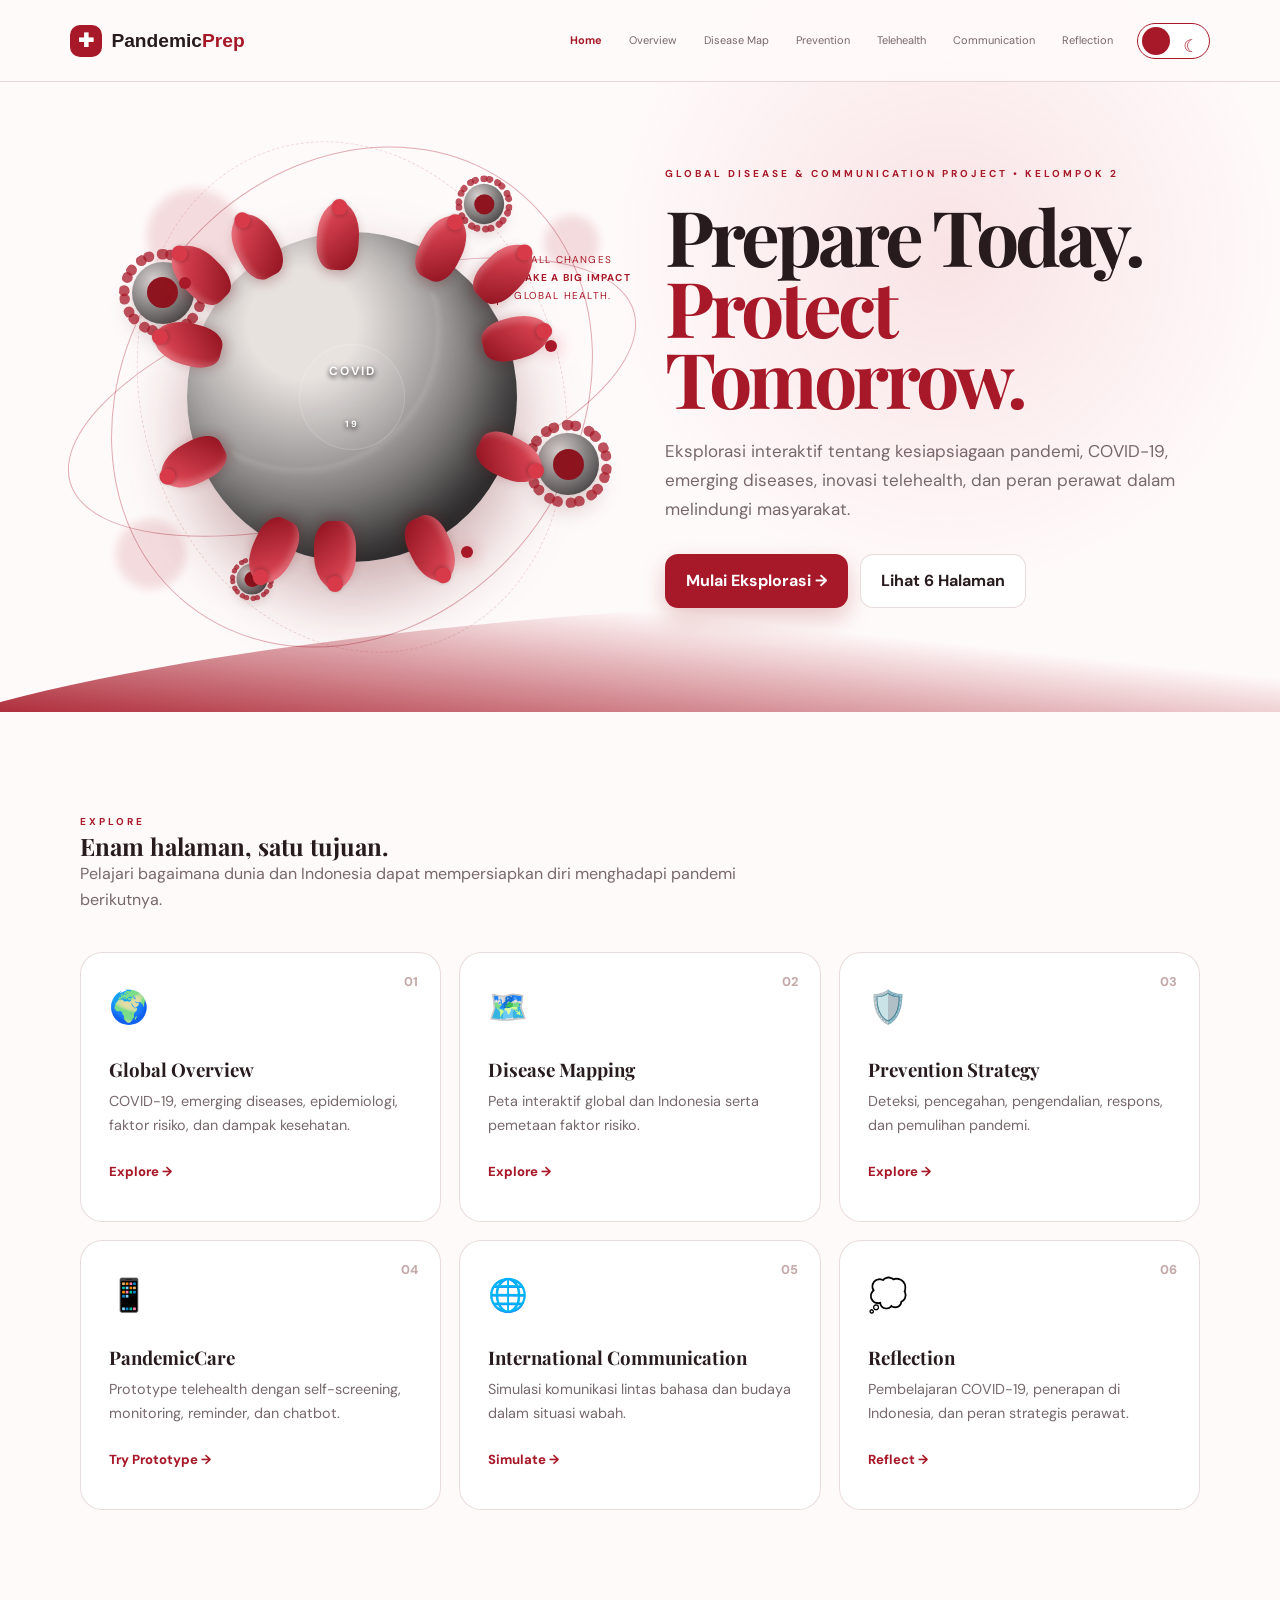
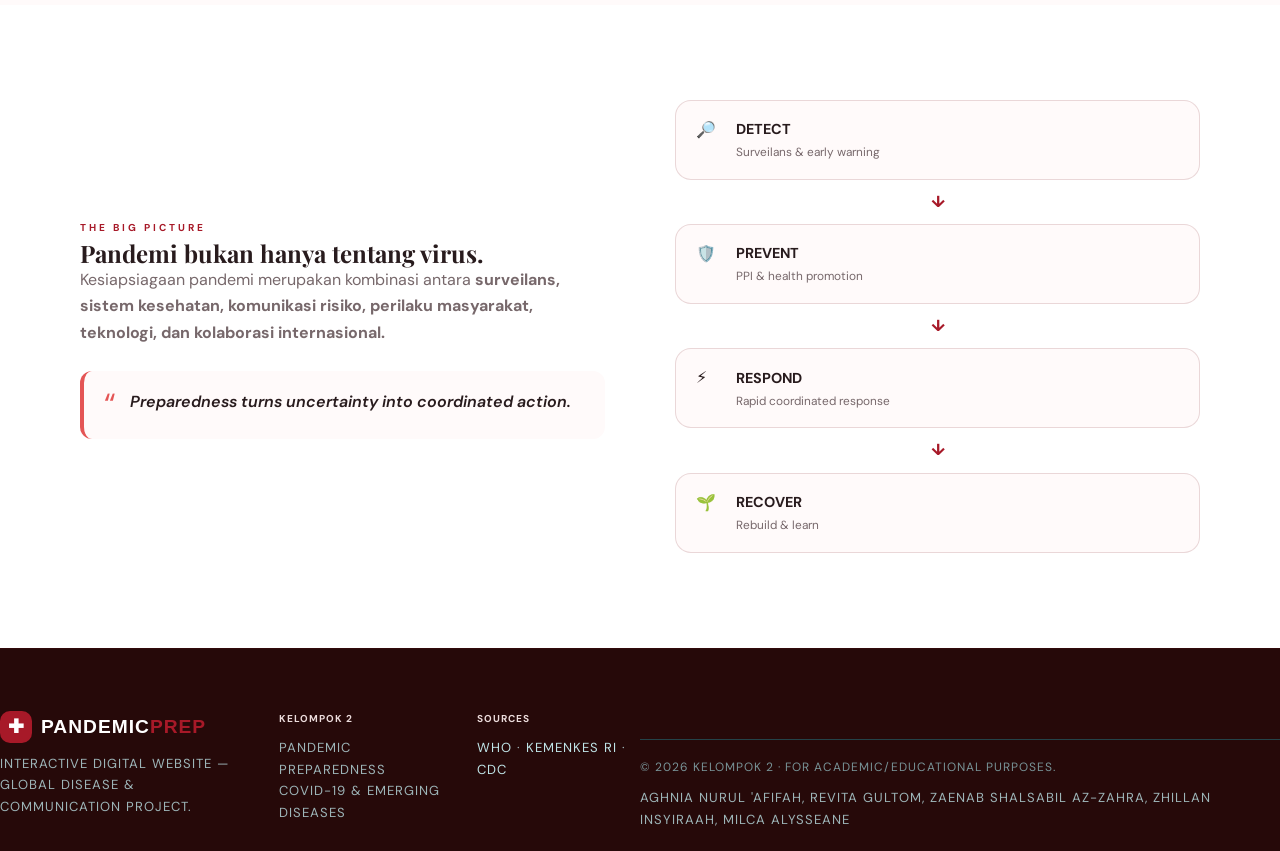
==== commit acb56829: "full update" ====
--- a/pandemic-preparedness/index.html
+++ b/pandemic-preparedness/index.html
@@ -87,85 +87,24 @@
     <!-- =========================
          HERO
     ========================== -->
-    <section class="hero">
-
-      <div class="hero-bg"></div>
-
-      <div class="container hero-grid">
-
-
-        <!-- HERO COPY -->
-        <div class="hero-copy reveal">
-
-          <span class="eyebrow">
-            GLOBAL DISEASE & COMMUNICATION PROJECT • KELOMPOK 2
-          </span>
-
-          <h1>
-            Prepare Today.<br>
-            <span>Protect Tomorrow.</span>
-          </h1>
-
-          <p class="hero-text">
-            Eksplorasi interaktif tentang kesiapsiagaan pandemi,
-            COVID-19, emerging diseases, inovasi telehealth,
-            dan peran perawat dalam melindungi masyarakat.
-          </p>
-
-          <div class="hero-actions">
-
-            <a
-              class="btn btn-primary"
-              href="pages/overview.html"
-            >
-              Mulai Eksplorasi →
-            </a>
-
-            <a
-              class="btn btn-ghost"
-              href="#quick-nav"
-            >
-              Lihat 6 Halaman
-            </a>
-
-          </div>
-
-          <div class="hero-meta">
-            <span>🧬 Emerging Diseases</span>
-            <span>🗺️ Disease Mapping</span>
-            <span>📱 Telehealth</span>
-          </div>
-
-        </div>
-
-
-        <!-- HERO VISUAL -->
-        <div
-          class="hero-visual"
-          id="heroVisual"
-        >
-
-          <!-- Ambient Background -->
-          <div class="ambient ambient-1"></div>
-          <div class="ambient ambient-2"></div>
-          <div class="ambient ambient-3"></div>
-
-          <div class="world-watermark">
-            WORLD
-          </div>
-
-
-          <!-- Orbit -->
-          <div class="orbit orbit-a"></div>
-          <div class="orbit orbit-b"></div>
-          <div class="orbit orbit-c"></div>
-
-
-          <!-- Main COVID Illustration -->
-          <div
-            class="covid covid-main"
-            data-depth="1.5"
-          >
+   <section class="hero">
+
+    <!-- KIRI: VIRUS -->
+    <div class="hero-visual" id="heroVisual">
+
+        <div class="ambient ambient-1"></div>
+        <div class="ambient ambient-2"></div>
+        <div class="ambient ambient-3"></div>
+
+        <div class="orbit orbit-a"></div>
+        <div class="orbit orbit-b"></div>
+        <div class="orbit orbit-c"></div>
+
+        <div class="orbit-dot od1"></div>
+        <div class="orbit-dot od2"></div>
+        <div class="orbit-dot od3"></div>
+
+        <div class="covid covid-main" data-depth="1">
 
             <div class="spike s1"></div>
             <div class="spike s2"></div>
@@ -181,76 +120,68 @@
             <div class="spike s12"></div>
 
             <div class="core-text">
-              COVID<br>
-              <small>19</small>
+                COVID
+                <small>19</small>
             </div>
 
-          </div>
-
-
-          <!-- Small Virus -->
-          <div
-            class="covid covid-small c1"
-            data-depth=".7"
-          >
+        </div>
+
+        <div class="covid covid-small c1" data-depth=".5">
             <div class="mini-core"></div>
-          </div>
-
-          <div
-            class="covid covid-small c2"
-            data-depth="1"
-          >
+        </div>
+
+        <div class="covid covid-small c2" data-depth=".7">
             <div class="mini-core"></div>
-          </div>
-
-          <div
-            class="covid covid-small c3"
-            data-depth=".5"
-          >
+        </div>
+
+        <div class="covid covid-small c3" data-depth=".4">
             <div class="mini-core"></div>
-          </div>
-
-          <div
-            class="covid covid-small c4"
-            data-depth=".8"
-          >
+        </div>
+
+        <div class="covid covid-small c4" data-depth=".6">
             <div class="mini-core"></div>
-          </div>
-
-
-          <!-- Orbit Dots -->
-          <div class="orbit-dot od1"></div>
-          <div class="orbit-dot od2"></div>
-          <div class="orbit-dot od3"></div>
-
-
-          <!-- Side Message -->
-          <div class="side-note">
+        </div>
+
+        <div class="side-note">
             SMALL CHANGES<br>
             <b>MAKE A BIG IMPACT</b><br>
-            IN GLOBAL HEALTH.
-          </div>
-
-        </div>
-
-
-        <!-- Scroll Indicator -->
-        <div class="scroll-hint">
-
-          <span class="mouse-icon"></span>
-
-          <span>
-            SCROLL DOWN
-          </span>
-
-          <b>⌄</b>
-
-        </div>
-
-      </div>
-
-    </section>
-
+            GLOBAL HEALTH.
+        </div>
+
+    </div>
+
+
+    <!-- KANAN: TULISAN -->
+    <div class="hero-copy">
+
+        <div class="eyebrow">
+            GLOBAL DISEASE & COMMUNICATION PROJECT • KELOMPOK 2
+        </div>
+
+        <h1>
+            Prepare Today.<br>
+            <span>Protect<br>Tomorrow.</span>
+        </h1>
+
+        <p>
+            Eksplorasi interaktif tentang kesiapsiagaan pandemi,
+            COVID-19, emerging diseases, inovasi telehealth,
+            dan peran perawat dalam melindungi masyarakat.
+        </p>
+
+        <div class="hero-actions">
+            <a href="#explore" class="btn btn-primary">
+                Mulai Eksplorasi →
+            </a>
+
+            <a href="#explore" class="btn btn-ghost">
+                Lihat 6 Halaman
+            </a>
+        </div>
+
+    </div>
+
+</section>
 
     <!-- =========================
          QUICK NAVIGATION
@@ -667,6 +598,9 @@
     <div class="container footer-bottom">
       © 2026 Kelompok 2 ·
       For academic/educational purposes.
+      <p>
+      Aghnia Nurul 'Afifah, Revita Gultom, Zaenab Shalsabil Az-zahra,
+      Zhillan Insyiraah, Milca Alysseane</p>
     </div>
 
   </footer>
--- a/pandemic-preparedness/style.css
+++ b/pandemic-preparedness/style.css
@@ -3887,4 +3887,5 @@
     body.dark .toggle-knob {
         left: 29px;
     }
-}+}
+
